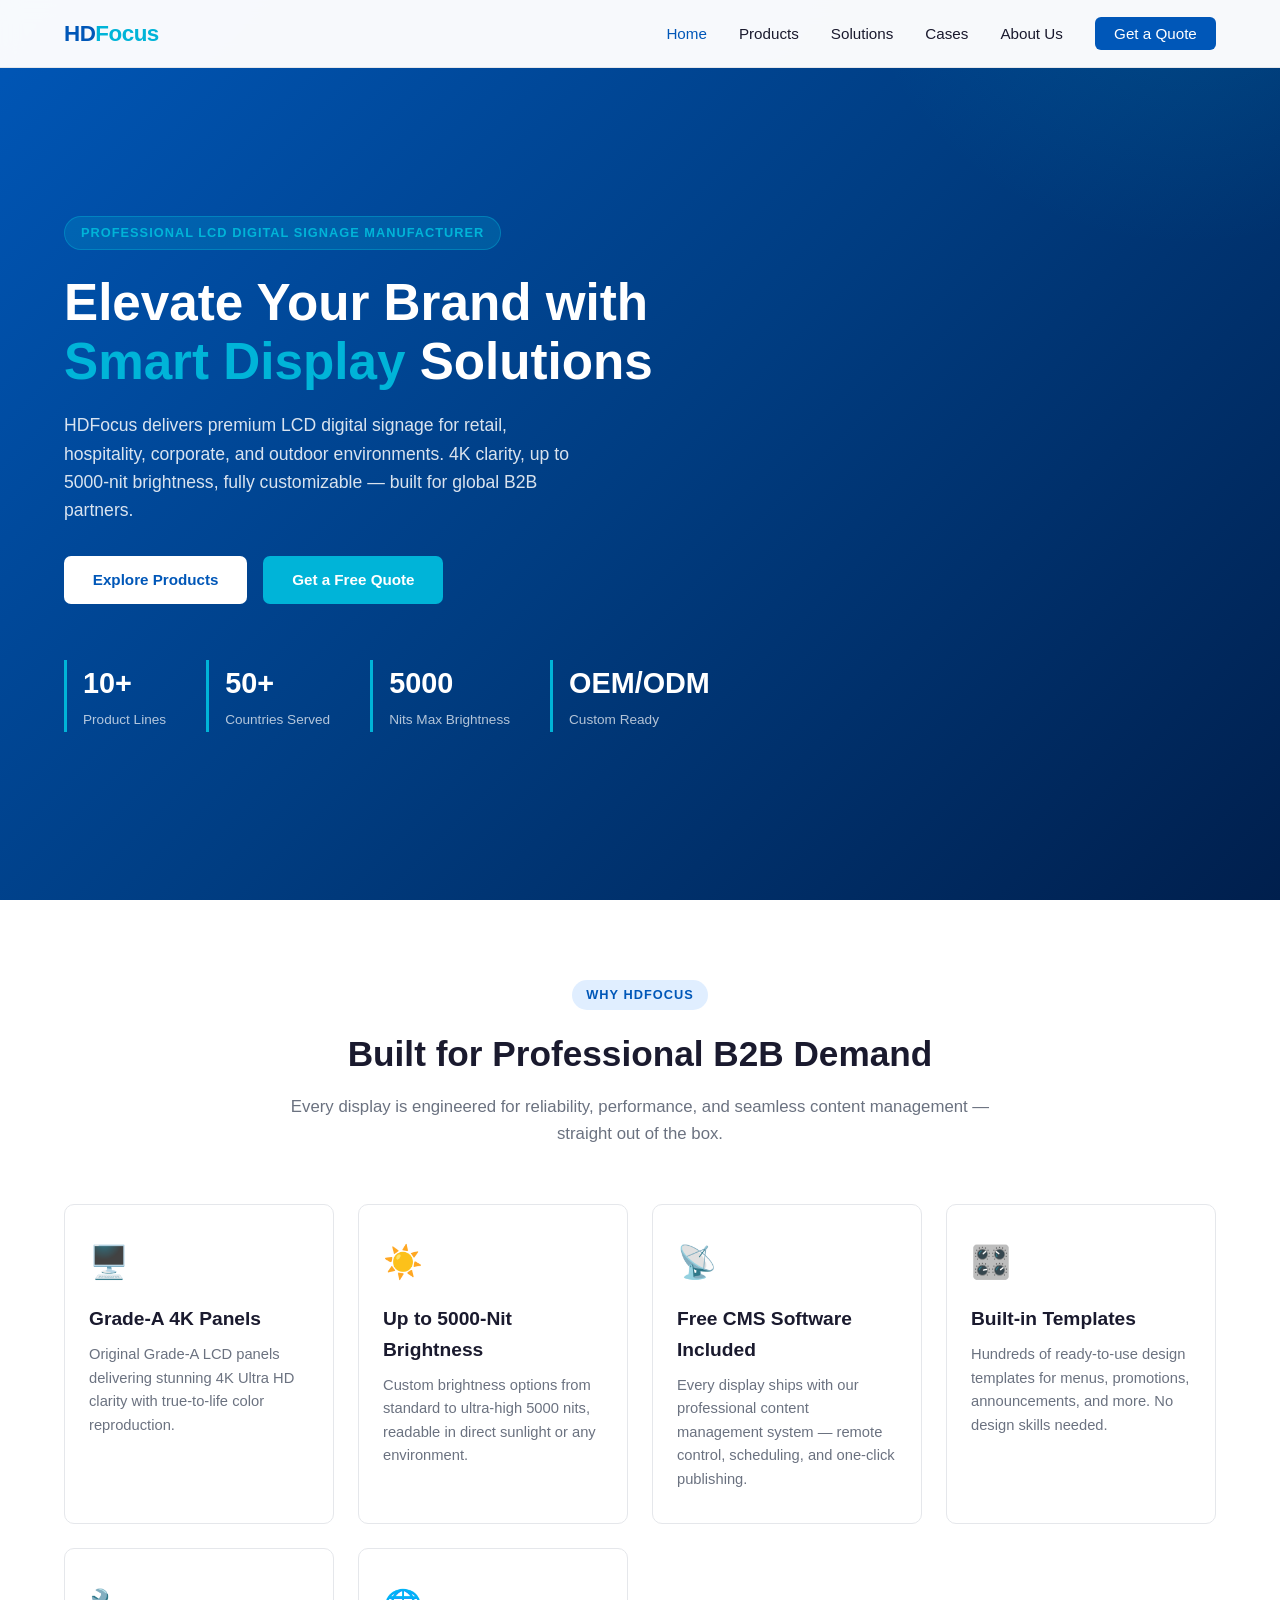
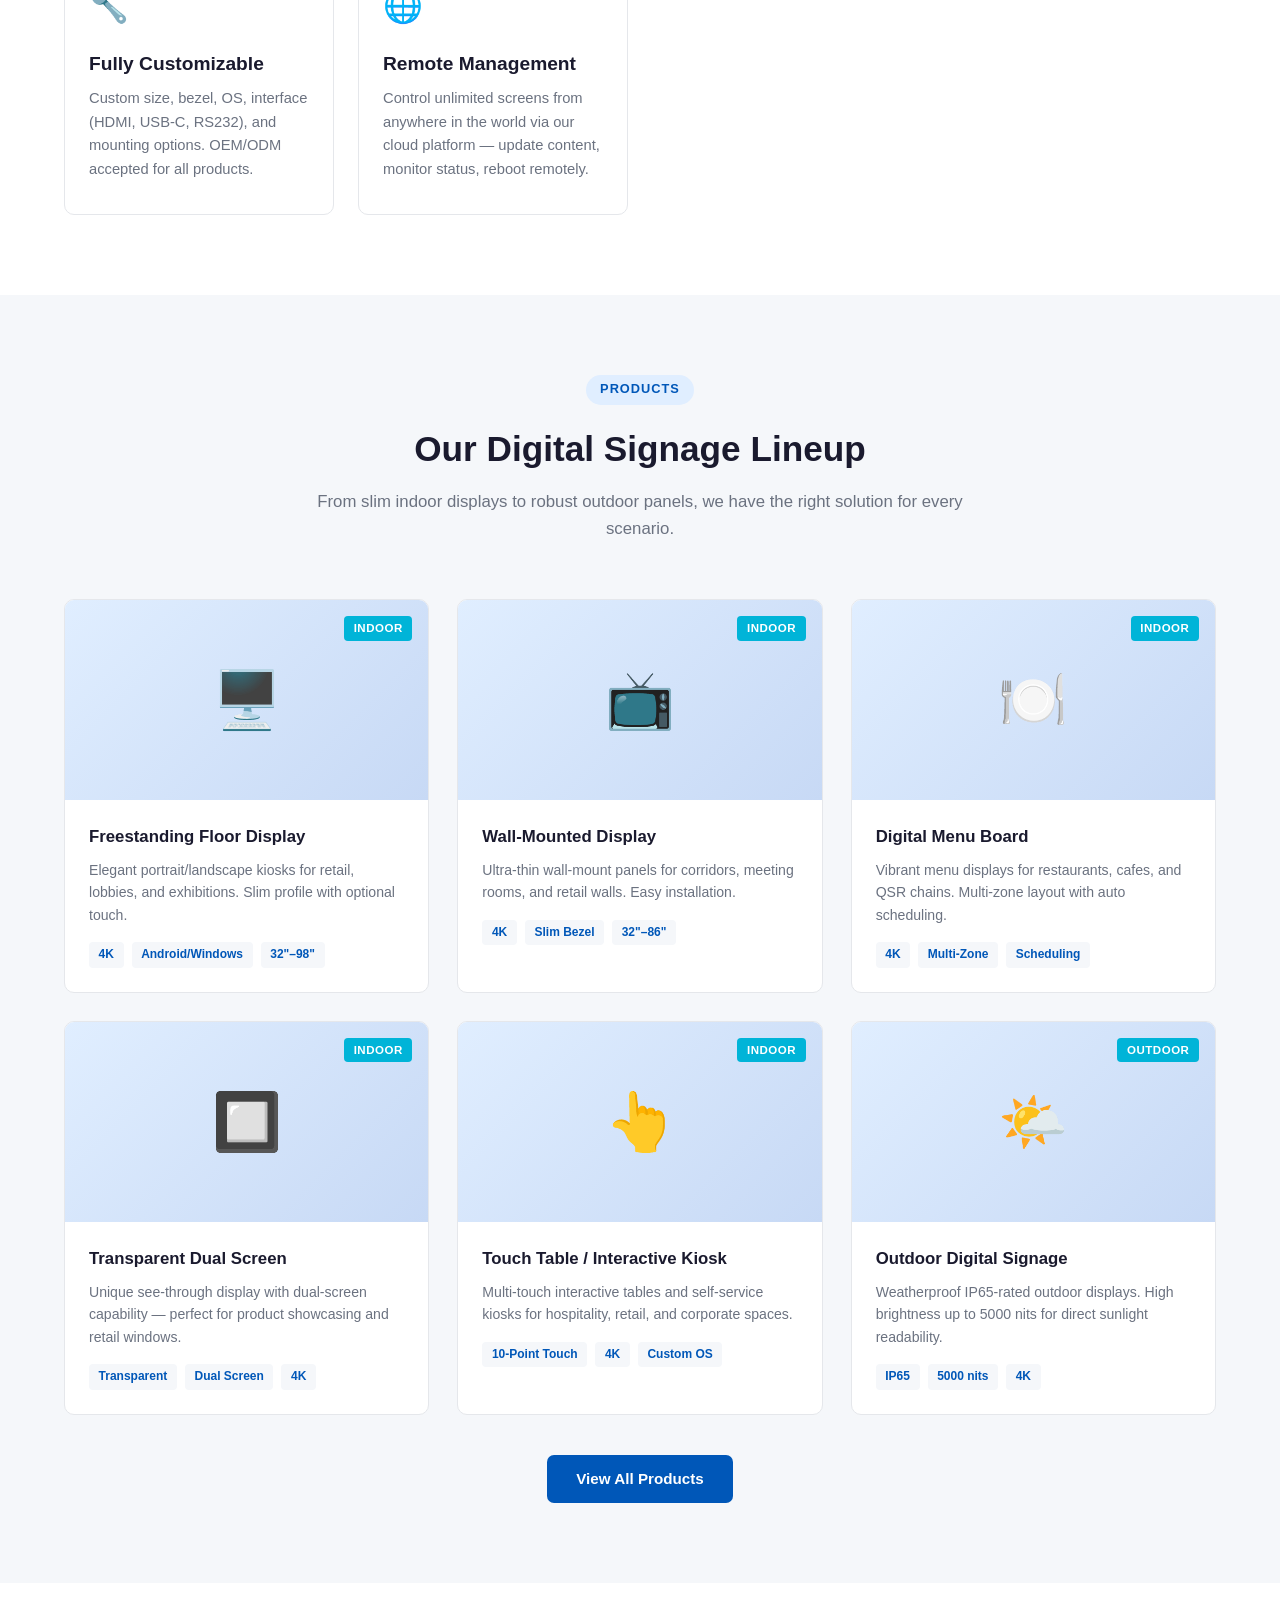
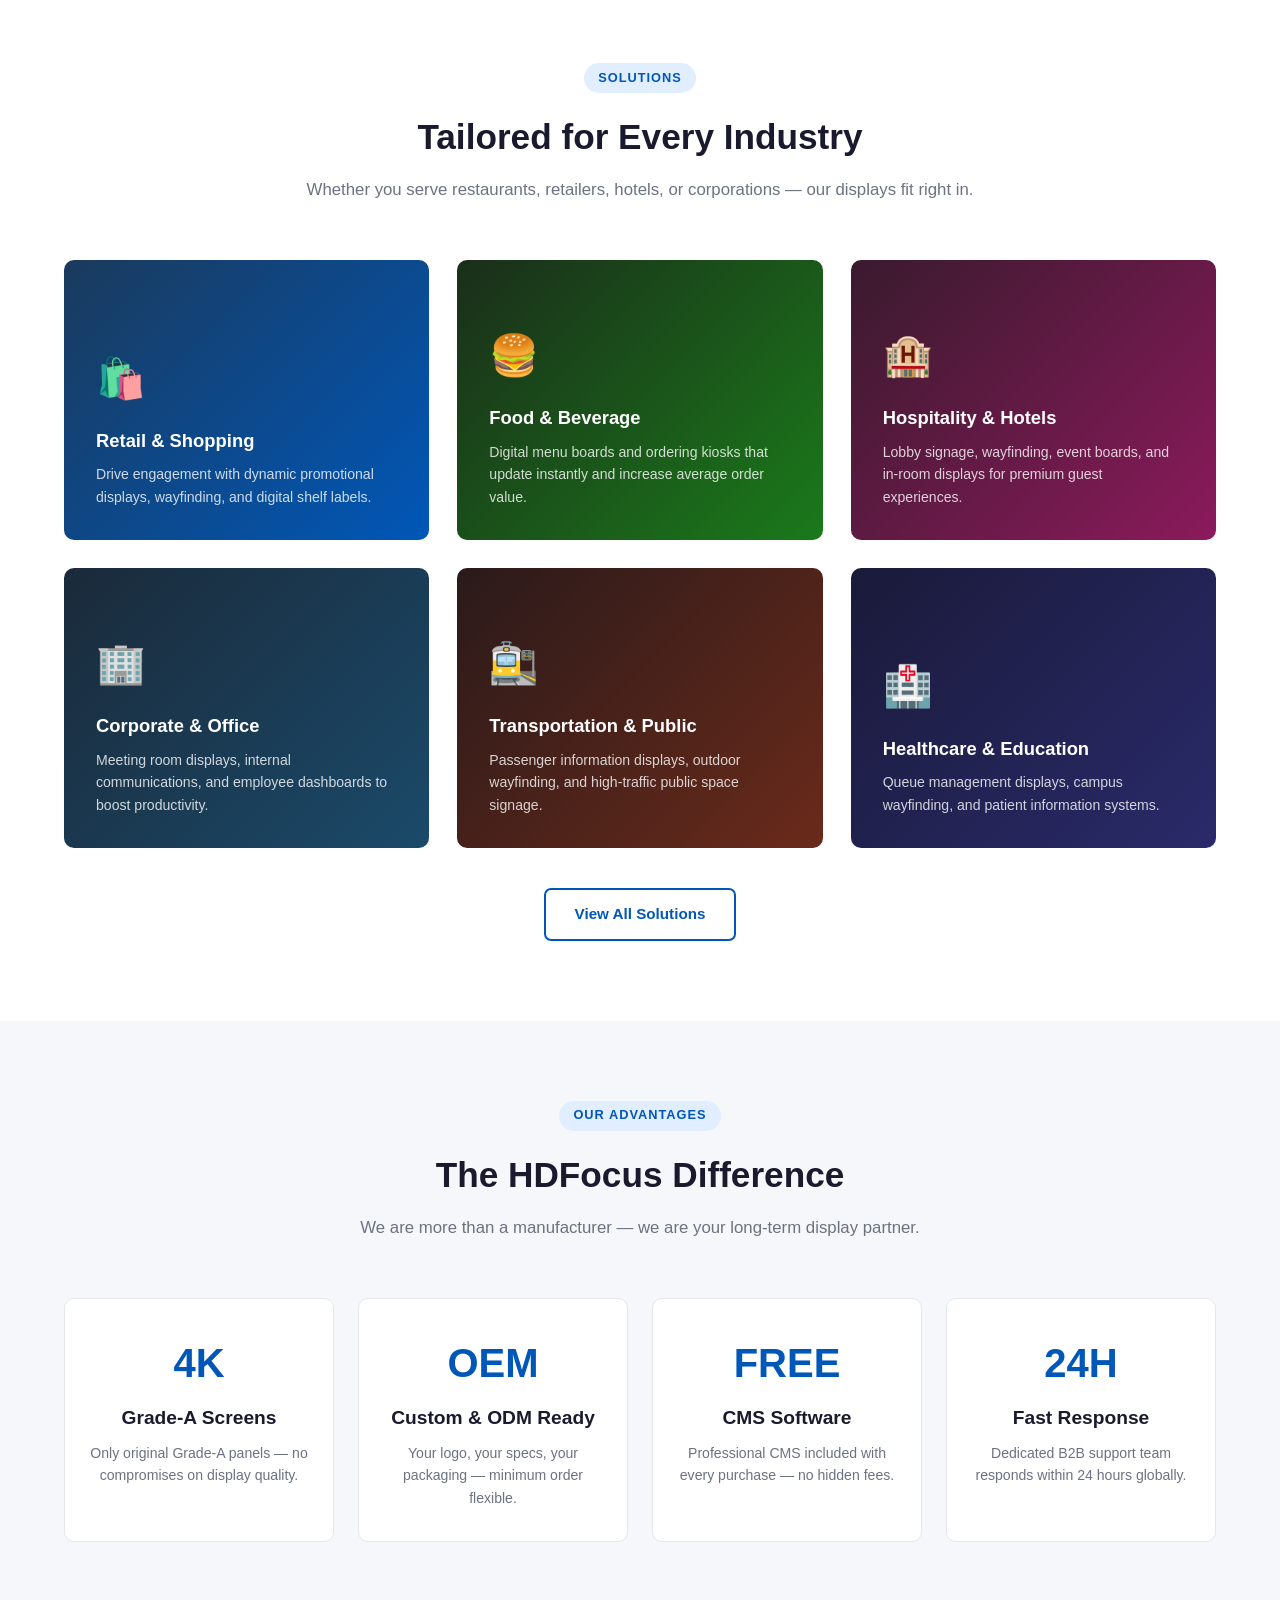
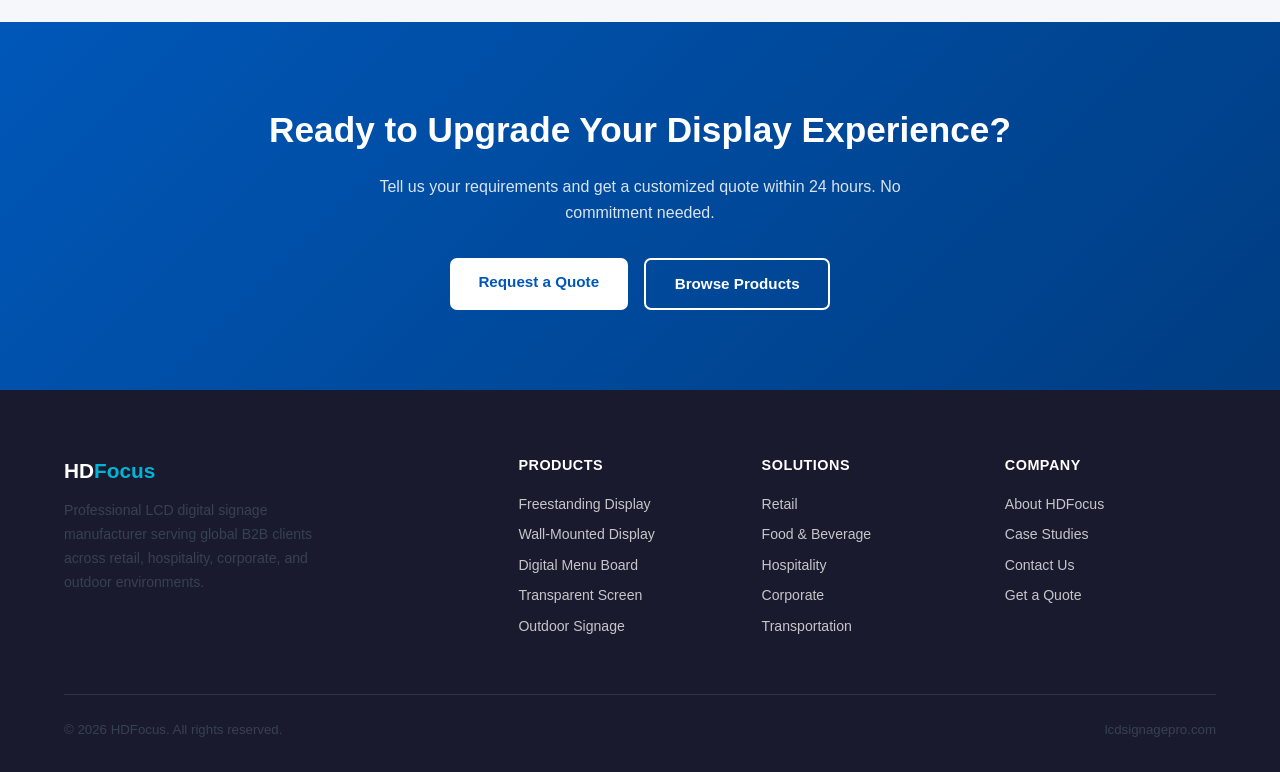
==== index.html @ 232b3a87 "Add files via upload" ====
<!DOCTYPE html>
<html lang="en">
<head>
  <meta charset="UTF-8" />
  <meta name="viewport" content="width=device-width, initial-scale=1.0" />
  <title>HDFocus LCD Digital Signage | Professional B2B Display Solutions</title>
  <meta name="description" content="HDFocus specializes in professional LCD digital signage solutions — indoor & outdoor displays, menu boards, transparent screens, touch kiosks and more. Custom OEM/ODM for global B2B clients." />
  <meta name="keywords" content="LCD digital signage, digital display, menu board, transparent screen, outdoor signage, B2B display manufacturer, HDFocus" />
  <link rel="stylesheet" href="style.css" />
</head>
<body>

<!-- NAVBAR -->
<nav class="navbar">
  <a href="index.html" class="logo">HD<span>Focus</span></a>
  <ul class="nav-links">
    <li><a href="index.html" class="active">Home</a></li>
    <li><a href="products.html">Products</a></li>
    <li><a href="solutions.html">Solutions</a></li>
    <li><a href="cases.html">Cases</a></li>
    <li><a href="about.html">About Us</a></li>
    <li><a href="contact.html" class="nav-cta">Get a Quote</a></li>
  </ul>
  <div class="hamburger"><span></span><span></span><span></span></div>
</nav>

<!-- HERO -->
<section class="hero">
  <div class="hero-content">
    <div class="hero-tag">Professional LCD Digital Signage Manufacturer</div>
    <h1>Elevate Your Brand with <span>Smart Display</span> Solutions</h1>
    <p>HDFocus delivers premium LCD digital signage for retail, hospitality, corporate, and outdoor environments. 4K clarity, up to 5000-nit brightness, fully customizable — built for global B2B partners.</p>
    <div class="hero-buttons">
      <a href="products.html" class="btn btn-white">Explore Products</a>
      <a href="contact.html" class="btn btn-accent">Get a Free Quote</a>
    </div>
    <div class="hero-stats">
      <div class="stat">
        <strong>10+</strong>
        <span>Product Lines</span>
      </div>
      <div class="stat">
        <strong>50+</strong>
        <span>Countries Served</span>
      </div>
      <div class="stat">
        <strong>5000</strong>
        <span>Nits Max Brightness</span>
      </div>
      <div class="stat">
        <strong>OEM/ODM</strong>
        <span>Custom Ready</span>
      </div>
    </div>
  </div>
</section>

<!-- KEY FEATURES -->
<section class="section">
  <div class="section-header">
    <div class="tag">Why HDFocus</div>
    <h2>Built for Professional B2B Demand</h2>
    <p>Every display is engineered for reliability, performance, and seamless content management — straight out of the box.</p>
  </div>
  <div class="features-grid">
    <div class="feature-card">
      <div class="feature-icon">🖥️</div>
      <h3>Grade-A 4K Panels</h3>
      <p>Original Grade-A LCD panels delivering stunning 4K Ultra HD clarity with true-to-life color reproduction.</p>
    </div>
    <div class="feature-card">
      <div class="feature-icon">☀️</div>
      <h3>Up to 5000-Nit Brightness</h3>
      <p>Custom brightness options from standard to ultra-high 5000 nits, readable in direct sunlight or any environment.</p>
    </div>
    <div class="feature-card">
      <div class="feature-icon">📡</div>
      <h3>Free CMS Software Included</h3>
      <p>Every display ships with our professional content management system — remote control, scheduling, and one-click publishing.</p>
    </div>
    <div class="feature-card">
      <div class="feature-icon">🎛️</div>
      <h3>Built-in Templates</h3>
      <p>Hundreds of ready-to-use design templates for menus, promotions, announcements, and more. No design skills needed.</p>
    </div>
    <div class="feature-card">
      <div class="feature-icon">🔧</div>
      <h3>Fully Customizable</h3>
      <p>Custom size, bezel, OS, interface (HDMI, USB-C, RS232), and mounting options. OEM/ODM accepted for all products.</p>
    </div>
    <div class="feature-card">
      <div class="feature-icon">🌐</div>
      <h3>Remote Management</h3>
      <p>Control unlimited screens from anywhere in the world via our cloud platform — update content, monitor status, reboot remotely.</p>
    </div>
  </div>
</section>

<!-- PRODUCT HIGHLIGHTS -->
<section class="section section-alt">
  <div class="section-header">
    <div class="tag">Products</div>
    <h2>Our Digital Signage Lineup</h2>
    <p>From slim indoor displays to robust outdoor panels, we have the right solution for every scenario.</p>
  </div>
  <div class="products-grid">
    <div class="product-card">
      <div class="product-img">🖥️<div class="product-badge">Indoor</div></div>
      <div class="product-info">
        <h3>Freestanding Floor Display</h3>
        <p>Elegant portrait/landscape kiosks for retail, lobbies, and exhibitions. Slim profile with optional touch.</p>
        <div class="product-specs">
          <span class="spec-tag">4K</span><span class="spec-tag">Android/Windows</span><span class="spec-tag">32"–98"</span>
        </div>
      </div>
    </div>
    <div class="product-card">
      <div class="product-img">📺<div class="product-badge">Indoor</div></div>
      <div class="product-info">
        <h3>Wall-Mounted Display</h3>
        <p>Ultra-thin wall-mount panels for corridors, meeting rooms, and retail walls. Easy installation.</p>
        <div class="product-specs">
          <span class="spec-tag">4K</span><span class="spec-tag">Slim Bezel</span><span class="spec-tag">32"–86"</span>
        </div>
      </div>
    </div>
    <div class="product-card">
      <div class="product-img">🍽️<div class="product-badge">Indoor</div></div>
      <div class="product-info">
        <h3>Digital Menu Board</h3>
        <p>Vibrant menu displays for restaurants, cafes, and QSR chains. Multi-zone layout with auto scheduling.</p>
        <div class="product-specs">
          <span class="spec-tag">4K</span><span class="spec-tag">Multi-Zone</span><span class="spec-tag">Scheduling</span>
        </div>
      </div>
    </div>
    <div class="product-card">
      <div class="product-img">🔲<div class="product-badge">Indoor</div></div>
      <div class="product-info">
        <h3>Transparent Dual Screen</h3>
        <p>Unique see-through display with dual-screen capability — perfect for product showcasing and retail windows.</p>
        <div class="product-specs">
          <span class="spec-tag">Transparent</span><span class="spec-tag">Dual Screen</span><span class="spec-tag">4K</span>
        </div>
      </div>
    </div>
    <div class="product-card">
      <div class="product-img">👆<div class="product-badge">Indoor</div></div>
      <div class="product-info">
        <h3>Touch Table / Interactive Kiosk</h3>
        <p>Multi-touch interactive tables and self-service kiosks for hospitality, retail, and corporate spaces.</p>
        <div class="product-specs">
          <span class="spec-tag">10-Point Touch</span><span class="spec-tag">4K</span><span class="spec-tag">Custom OS</span>
        </div>
      </div>
    </div>
    <div class="product-card">
      <div class="product-img">🌤️<div class="product-badge">Outdoor</div></div>
      <div class="product-info">
        <h3>Outdoor Digital Signage</h3>
        <p>Weatherproof IP65-rated outdoor displays. High brightness up to 5000 nits for direct sunlight readability.</p>
        <div class="product-specs">
          <span class="spec-tag">IP65</span><span class="spec-tag">5000 nits</span><span class="spec-tag">4K</span>
        </div>
      </div>
    </div>
  </div>
  <div style="text-align:center;margin-top:2.5rem;">
    <a href="products.html" class="btn btn-primary">View All Products</a>
  </div>
</section>

<!-- SOLUTIONS TEASER -->
<section class="section">
  <div class="section-header">
    <div class="tag">Solutions</div>
    <h2>Tailored for Every Industry</h2>
    <p>Whether you serve restaurants, retailers, hotels, or corporations — our displays fit right in.</p>
  </div>
  <div class="solutions-grid">
    <div class="solution-card" style="background:linear-gradient(135deg,#1a3a5c,#0057b8);">
      <div class="solution-icon">🛍️</div>
      <h3>Retail & Shopping</h3>
      <p>Drive engagement with dynamic promotional displays, wayfinding, and digital shelf labels.</p>
    </div>
    <div class="solution-card" style="background:linear-gradient(135deg,#1a2e1a,#1a7a1a);">
      <div class="solution-icon">🍔</div>
      <h3>Food & Beverage</h3>
      <p>Digital menu boards and ordering kiosks that update instantly and increase average order value.</p>
    </div>
    <div class="solution-card" style="background:linear-gradient(135deg,#3a1a2e,#8b1a5c);">
      <div class="solution-icon">🏨</div>
      <h3>Hospitality & Hotels</h3>
      <p>Lobby signage, wayfinding, event boards, and in-room displays for premium guest experiences.</p>
    </div>
    <div class="solution-card" style="background:linear-gradient(135deg,#1a2a3a,#1a4a6a);">
      <div class="solution-icon">🏢</div>
      <h3>Corporate & Office</h3>
      <p>Meeting room displays, internal communications, and employee dashboards to boost productivity.</p>
    </div>
    <div class="solution-card" style="background:linear-gradient(135deg,#2a1a1a,#6a2a1a);">
      <div class="solution-icon">🚉</div>
      <h3>Transportation & Public</h3>
      <p>Passenger information displays, outdoor wayfinding, and high-traffic public space signage.</p>
    </div>
    <div class="solution-card" style="background:linear-gradient(135deg,#1a1a3a,#2a2a6a);">
      <div class="solution-icon">🏥</div>
      <h3>Healthcare & Education</h3>
      <p>Queue management displays, campus wayfinding, and patient information systems.</p>
    </div>
  </div>
  <div style="text-align:center;margin-top:2.5rem;">
    <a href="solutions.html" class="btn btn-outline">View All Solutions</a>
  </div>
</section>

<!-- WHY CHOOSE US -->
<section class="section section-alt">
  <div class="section-header">
    <div class="tag">Our Advantages</div>
    <h2>The HDFocus Difference</h2>
    <p>We are more than a manufacturer — we are your long-term display partner.</p>
  </div>
  <div class="why-grid">
    <div class="why-card">
      <div class="why-number">4K</div>
      <h3>Grade-A Screens</h3>
      <p>Only original Grade-A panels — no compromises on display quality.</p>
    </div>
    <div class="why-card">
      <div class="why-number">OEM</div>
      <h3>Custom & ODM Ready</h3>
      <p>Your logo, your specs, your packaging — minimum order flexible.</p>
    </div>
    <div class="why-card">
      <div class="why-number">FREE</div>
      <h3>CMS Software</h3>
      <p>Professional CMS included with every purchase — no hidden fees.</p>
    </div>
    <div class="why-card">
      <div class="why-number">24H</div>
      <h3>Fast Response</h3>
      <p>Dedicated B2B support team responds within 24 hours globally.</p>
    </div>
  </div>
</section>

<!-- CTA BANNER -->
<section class="cta-banner">
  <h2>Ready to Upgrade Your Display Experience?</h2>
  <p>Tell us your requirements and get a customized quote within 24 hours. No commitment needed.</p>
  <div class="cta-buttons">
    <a href="contact.html" class="btn btn-white">Request a Quote</a>
    <a href="products.html" class="btn btn-outline" style="color:#fff;border-color:#fff;">Browse Products</a>
  </div>
</section>

<!-- FOOTER -->
<footer>
  <div class="footer-grid">
    <div class="footer-brand">
      <div class="logo">HD<span>Focus</span></div>
      <p>Professional LCD digital signage manufacturer serving global B2B clients across retail, hospitality, corporate, and outdoor environments.</p>
    </div>
    <div class="footer-col">
      <h4>Products</h4>
      <a href="products.html">Freestanding Display</a>
      <a href="products.html">Wall-Mounted Display</a>
      <a href="products.html">Digital Menu Board</a>
      <a href="products.html">Transparent Screen</a>
      <a href="products.html">Outdoor Signage</a>
    </div>
    <div class="footer-col">
      <h4>Solutions</h4>
      <a href="solutions.html">Retail</a>
      <a href="solutions.html">Food & Beverage</a>
      <a href="solutions.html">Hospitality</a>
      <a href="solutions.html">Corporate</a>
      <a href="solutions.html">Transportation</a>
    </div>
    <div class="footer-col">
      <h4>Company</h4>
      <a href="about.html">About HDFocus</a>
      <a href="cases.html">Case Studies</a>
      <a href="contact.html">Contact Us</a>
      <a href="contact.html">Get a Quote</a>
    </div>
  </div>
  <div class="footer-bottom">
    <p>&copy; 2026 HDFocus. All rights reserved.</p>
    <p>lcdsignagepro.com</p>
  </div>
</footer>

<script src="main.js"></script>
</body>
</html>
---- style.css ----
/* ===== RESET & BASE ===== */
*, *::before, *::after { box-sizing: border-box; margin: 0; padding: 0; }
html { scroll-behavior: smooth; }
body {
  font-family: 'Segoe UI', Arial, sans-serif;
  color: #1a1a2e;
  background: #fff;
  line-height: 1.6;
}
a { text-decoration: none; color: inherit; }
img { max-width: 100%; display: block; }
ul { list-style: none; }

/* ===== VARIABLES ===== */
:root {
  --primary: #0057b8;
  --primary-dark: #003d82;
  --accent: #00b4d8;
  --dark: #1a1a2e;
  --gray: #f5f7fa;
  --text-muted: #6b7280;
  --border: #e5e7eb;
  --radius: 10px;
  --shadow: 0 4px 24px rgba(0,87,184,0.10);
  --transition: 0.25s ease;
}

/* ===== TYPOGRAPHY ===== */
h1 { font-size: clamp(2rem, 5vw, 3.2rem); font-weight: 800; line-height: 1.15; }
h2 { font-size: clamp(1.5rem, 3vw, 2.2rem); font-weight: 700; }
h3 { font-size: 1.2rem; font-weight: 600; }
p { color: #374151; }

/* ===== NAVBAR ===== */
.navbar {
  position: fixed; top: 0; left: 0; right: 0; z-index: 1000;
  background: rgba(255,255,255,0.97);
  backdrop-filter: blur(10px);
  border-bottom: 1px solid var(--border);
  padding: 0 5%;
  display: flex; align-items: center; justify-content: space-between;
  height: 68px;
}
.navbar .logo {
  font-size: 1.4rem; font-weight: 800;
  color: var(--primary);
  letter-spacing: -0.5px;
}
.navbar .logo span { color: var(--accent); }
.nav-links { display: flex; gap: 2rem; align-items: center; }
.nav-links a {
  font-size: 0.95rem; font-weight: 500; color: var(--dark);
  transition: color var(--transition);
}
.nav-links a:hover, .nav-links a.active { color: var(--primary); }
.nav-cta {
  background: var(--primary); color: #fff !important;
  padding: 0.5rem 1.2rem; border-radius: 6px;
  transition: background var(--transition) !important;
}
.nav-cta:hover { background: var(--primary-dark) !important; }
.hamburger { display: none; flex-direction: column; gap: 5px; cursor: pointer; }
.hamburger span { width: 24px; height: 2px; background: var(--dark); border-radius: 2px; transition: var(--transition); }

/* ===== BUTTONS ===== */
.btn {
  display: inline-block; padding: 0.75rem 1.8rem;
  border-radius: 7px; font-weight: 600; font-size: 0.95rem;
  transition: all var(--transition); cursor: pointer; border: none;
}
.btn-primary { background: var(--primary); color: #fff; }
.btn-primary:hover { background: var(--primary-dark); transform: translateY(-1px); box-shadow: 0 6px 20px rgba(0,87,184,0.3); }
.btn-outline { background: transparent; color: var(--primary); border: 2px solid var(--primary); }
.btn-outline:hover { background: var(--primary); color: #fff; }
.btn-white { background: #fff; color: var(--primary); }
.btn-white:hover { background: var(--gray); }
.btn-accent { background: var(--accent); color: #fff; }
.btn-accent:hover { background: #0096b4; }

/* ===== SECTION WRAPPER ===== */
.section { padding: 5rem 5%; }
.section-alt { background: var(--gray); }
.section-header { text-align: center; max-width: 700px; margin: 0 auto 3.5rem; }
.section-header .tag {
  display: inline-block; background: #e0eeff; color: var(--primary);
  font-size: 0.8rem; font-weight: 700; letter-spacing: 1px; text-transform: uppercase;
  padding: 0.3rem 0.9rem; border-radius: 20px; margin-bottom: 1rem;
}
.section-header p { color: var(--text-muted); margin-top: 0.75rem; font-size: 1.05rem; }

/* ===== HERO ===== */
.hero {
  min-height: 100vh;
  background: linear-gradient(135deg, #0057b8 0%, #003d82 50%, #001f4d 100%);
  display: flex; align-items: center; padding: 8rem 5% 5rem;
  position: relative; overflow: hidden;
}
.hero::before {
  content: '';
  position: absolute; top: -50%; right: -20%;
  width: 700px; height: 700px;
  background: radial-gradient(circle, rgba(0,180,216,0.15) 0%, transparent 70%);
  border-radius: 50%;
}
.hero-content { max-width: 650px; color: #fff; position: relative; z-index: 1; }
.hero-tag {
  display: inline-block; background: rgba(0,180,216,0.2); color: var(--accent);
  border: 1px solid rgba(0,180,216,0.4);
  font-size: 0.8rem; font-weight: 700; letter-spacing: 1px; text-transform: uppercase;
  padding: 0.35rem 1rem; border-radius: 20px; margin-bottom: 1.5rem;
}
.hero h1 { color: #fff; margin-bottom: 1.25rem; }
.hero h1 span { color: var(--accent); }
.hero p { color: rgba(255,255,255,0.85); font-size: 1.1rem; margin-bottom: 2rem; max-width: 520px; }
.hero-buttons { display: flex; gap: 1rem; flex-wrap: wrap; }
.hero-stats { display: flex; gap: 2.5rem; margin-top: 3.5rem; flex-wrap: wrap; }
.stat { border-left: 3px solid var(--accent); padding-left: 1rem; }
.stat strong { display: block; font-size: 1.8rem; font-weight: 800; color: #fff; }
.stat span { font-size: 0.85rem; color: rgba(255,255,255,0.7); }

/* ===== FEATURES GRID ===== */
.features-grid { display: grid; grid-template-columns: repeat(auto-fit, minmax(240px, 1fr)); gap: 1.5rem; }
.feature-card {
  background: #fff; border: 1px solid var(--border);
  border-radius: var(--radius); padding: 2rem 1.5rem;
  transition: all var(--transition);
}
.feature-card:hover { transform: translateY(-4px); box-shadow: var(--shadow); border-color: var(--accent); }
.feature-icon { font-size: 2rem; margin-bottom: 1rem; }
.feature-card h3 { margin-bottom: 0.5rem; }
.feature-card p { color: var(--text-muted); font-size: 0.92rem; }

/* ===== PRODUCT GRID ===== */
.products-grid { display: grid; grid-template-columns: repeat(auto-fit, minmax(280px, 1fr)); gap: 1.75rem; }
.product-card {
  background: #fff; border: 1px solid var(--border);
  border-radius: var(--radius); overflow: hidden;
  transition: all var(--transition);
}
.product-card:hover { transform: translateY(-5px); box-shadow: var(--shadow); }
.product-img {
  height: 200px; background: linear-gradient(135deg, #e0eeff, #c7d9f5);
  display: flex; align-items: center; justify-content: center;
  font-size: 3.5rem; position: relative;
}
.product-badge {
  position: absolute; top: 1rem; right: 1rem;
  background: var(--accent); color: #fff;
  font-size: 0.72rem; font-weight: 700; padding: 0.2rem 0.6rem;
  border-radius: 4px; text-transform: uppercase; letter-spacing: 0.5px;
}
.product-info { padding: 1.5rem; }
.product-info h3 { margin-bottom: 0.5rem; font-size: 1.05rem; }
.product-info p { color: var(--text-muted); font-size: 0.88rem; margin-bottom: 1rem; }
.product-specs { display: flex; gap: 0.5rem; flex-wrap: wrap; }
.spec-tag {
  background: var(--gray); color: var(--primary);
  font-size: 0.75rem; font-weight: 600; padding: 0.2rem 0.6rem;
  border-radius: 4px;
}

/* ===== SOLUTIONS ===== */
.solutions-grid { display: grid; grid-template-columns: repeat(auto-fit, minmax(300px, 1fr)); gap: 1.75rem; }
.solution-card {
  border-radius: var(--radius); overflow: hidden;
  position: relative; min-height: 280px;
  display: flex; flex-direction: column; justify-content: flex-end;
  background: linear-gradient(135deg, #1a1a2e, #0057b8);
  padding: 2rem;
  transition: all var(--transition);
}
.solution-card:hover { transform: translateY(-4px); box-shadow: var(--shadow); }
.solution-icon { font-size: 2.5rem; margin-bottom: 1rem; }
.solution-card h3 { color: #fff; font-size: 1.15rem; margin-bottom: 0.5rem; }
.solution-card p { color: rgba(255,255,255,0.8); font-size: 0.88rem; }

/* ===== WHY US ===== */
.why-grid { display: grid; grid-template-columns: repeat(auto-fit, minmax(220px, 1fr)); gap: 1.5rem; }
.why-card {
  text-align: center; padding: 2rem 1.5rem;
  border-radius: var(--radius); background: #fff;
  border: 1px solid var(--border);
}
.why-number { font-size: 2.5rem; font-weight: 800; color: var(--primary); margin-bottom: 0.5rem; }
.why-card h3 { margin-bottom: 0.5rem; }
.why-card p { color: var(--text-muted); font-size: 0.88rem; }

/* ===== CASES ===== */
.cases-grid { display: grid; grid-template-columns: repeat(auto-fit, minmax(300px, 1fr)); gap: 1.75rem; }
.case-card {
  border-radius: var(--radius); overflow: hidden;
  border: 1px solid var(--border);
  transition: all var(--transition);
}
.case-card:hover { box-shadow: var(--shadow); transform: translateY(-4px); }
.case-img {
  height: 180px; display: flex; align-items: center; justify-content: center;
  font-size: 3rem;
}
.case-info { padding: 1.5rem; }
.case-tag {
  display: inline-block; background: #e0eeff; color: var(--primary);
  font-size: 0.75rem; font-weight: 700; padding: 0.2rem 0.6rem;
  border-radius: 4px; text-transform: uppercase; margin-bottom: 0.75rem;
}
.case-info h3 { margin-bottom: 0.5rem; }
.case-info p { color: var(--text-muted); font-size: 0.88rem; }

/* ===== CTA BANNER ===== */
.cta-banner {
  background: linear-gradient(135deg, var(--primary), var(--primary-dark));
  padding: 5rem 5%; text-align: center; color: #fff;
}
.cta-banner h2 { color: #fff; margin-bottom: 1rem; }
.cta-banner p { color: rgba(255,255,255,0.85); margin-bottom: 2rem; max-width: 600px; margin-left: auto; margin-right: auto; }
.cta-buttons { display: flex; gap: 1rem; justify-content: center; flex-wrap: wrap; }

/* ===== CONTACT FORM ===== */
.contact-grid { display: grid; grid-template-columns: 1fr 1.5fr; gap: 4rem; align-items: start; }
.contact-info h2 { margin-bottom: 1rem; }
.contact-info p { color: var(--text-muted); margin-bottom: 2rem; }
.contact-detail { display: flex; gap: 1rem; align-items: flex-start; margin-bottom: 1.5rem; }
.contact-detail .icon { font-size: 1.4rem; flex-shrink: 0; }
.contact-detail strong { display: block; margin-bottom: 0.2rem; }
.contact-detail span { color: var(--text-muted); font-size: 0.9rem; }
.form-card {
  background: #fff; border: 1px solid var(--border);
  border-radius: var(--radius); padding: 2.5rem;
  box-shadow: var(--shadow);
}
.form-row { display: grid; grid-template-columns: 1fr 1fr; gap: 1rem; }
.form-group { margin-bottom: 1.25rem; }
.form-group label { display: block; font-weight: 600; font-size: 0.88rem; margin-bottom: 0.4rem; }
.form-group input, .form-group select, .form-group textarea {
  width: 100%; padding: 0.7rem 1rem;
  border: 1.5px solid var(--border); border-radius: 7px;
  font-size: 0.95rem; font-family: inherit;
  transition: border-color var(--transition);
  background: #fff;
}
.form-group input:focus, .form-group select:focus, .form-group textarea:focus {
  outline: none; border-color: var(--primary);
  box-shadow: 0 0 0 3px rgba(0,87,184,0.08);
}
.form-group textarea { resize: vertical; min-height: 120px; }

/* ===== ABOUT ===== */
.about-grid { display: grid; grid-template-columns: 1fr 1fr; gap: 4rem; align-items: center; }
.about-visual {
  border-radius: var(--radius); overflow: hidden;
  background: linear-gradient(135deg, #e0eeff, #c7d9f5);
  height: 400px; display: flex; align-items: center; justify-content: center;
  font-size: 6rem;
}
.about-text h2 { margin-bottom: 1rem; }
.about-text p { color: var(--text-muted); margin-bottom: 1.5rem; }
.value-list { margin-top: 1.5rem; }
.value-item { display: flex; gap: 0.75rem; align-items: flex-start; margin-bottom: 1rem; }
.value-item .dot { width: 8px; height: 8px; border-radius: 50%; background: var(--accent); flex-shrink: 0; margin-top: 7px; }

/* ===== PAGE HERO ===== */
.page-hero {
  background: linear-gradient(135deg, #0057b8, #003d82);
  padding: 8rem 5% 4rem; color: #fff; text-align: center;
}
.page-hero h1 { color: #fff; margin-bottom: 1rem; }
.page-hero p { color: rgba(255,255,255,0.85); max-width: 600px; margin: 0 auto; font-size: 1.05rem; }

/* ===== FOOTER ===== */
footer {
  background: var(--dark); color: rgba(255,255,255,0.75);
  padding: 4rem 5% 2rem;
}
.footer-grid { display: grid; grid-template-columns: 2fr 1fr 1fr 1fr; gap: 2rem; margin-bottom: 3rem; }
.footer-brand .logo { font-size: 1.3rem; font-weight: 800; color: #fff; margin-bottom: 0.75rem; }
.footer-brand .logo span { color: var(--accent); }
.footer-brand p { font-size: 0.88rem; max-width: 260px; line-height: 1.7; }
.footer-col h4 { color: #fff; font-size: 0.9rem; font-weight: 700; margin-bottom: 1rem; text-transform: uppercase; letter-spacing: 0.5px; }
.footer-col a { display: block; font-size: 0.88rem; margin-bottom: 0.5rem; transition: color var(--transition); }
.footer-col a:hover { color: var(--accent); }
.footer-bottom { border-top: 1px solid rgba(255,255,255,0.1); padding-top: 1.5rem; display: flex; justify-content: space-between; align-items: center; flex-wrap: wrap; gap: 1rem; }
.footer-bottom p { font-size: 0.83rem; }

/* ===== RESPONSIVE ===== */
@media (max-width: 900px) {
  .contact-grid, .about-grid { grid-template-columns: 1fr; }
  .footer-grid { grid-template-columns: 1fr 1fr; }
  .about-visual { height: 250px; font-size: 4rem; }
}
@media (max-width: 768px) {
  .nav-links { display: none; flex-direction: column; position: absolute; top: 68px; left: 0; right: 0; background: #fff; padding: 1.5rem 5%; border-bottom: 1px solid var(--border); gap: 1rem; }
  .nav-links.open { display: flex; }
  .hamburger { display: flex; }
  .hero { padding-top: 6rem; }
  .hero-stats { gap: 1.5rem; }
  .form-row { grid-template-columns: 1fr; }
  .footer-grid { grid-template-columns: 1fr; }
}
@media (max-width: 480px) {
  .section { padding: 3.5rem 5%; }
  .hero-buttons { flex-direction: column; }
  .cta-buttons { flex-direction: column; align-items: center; }
}
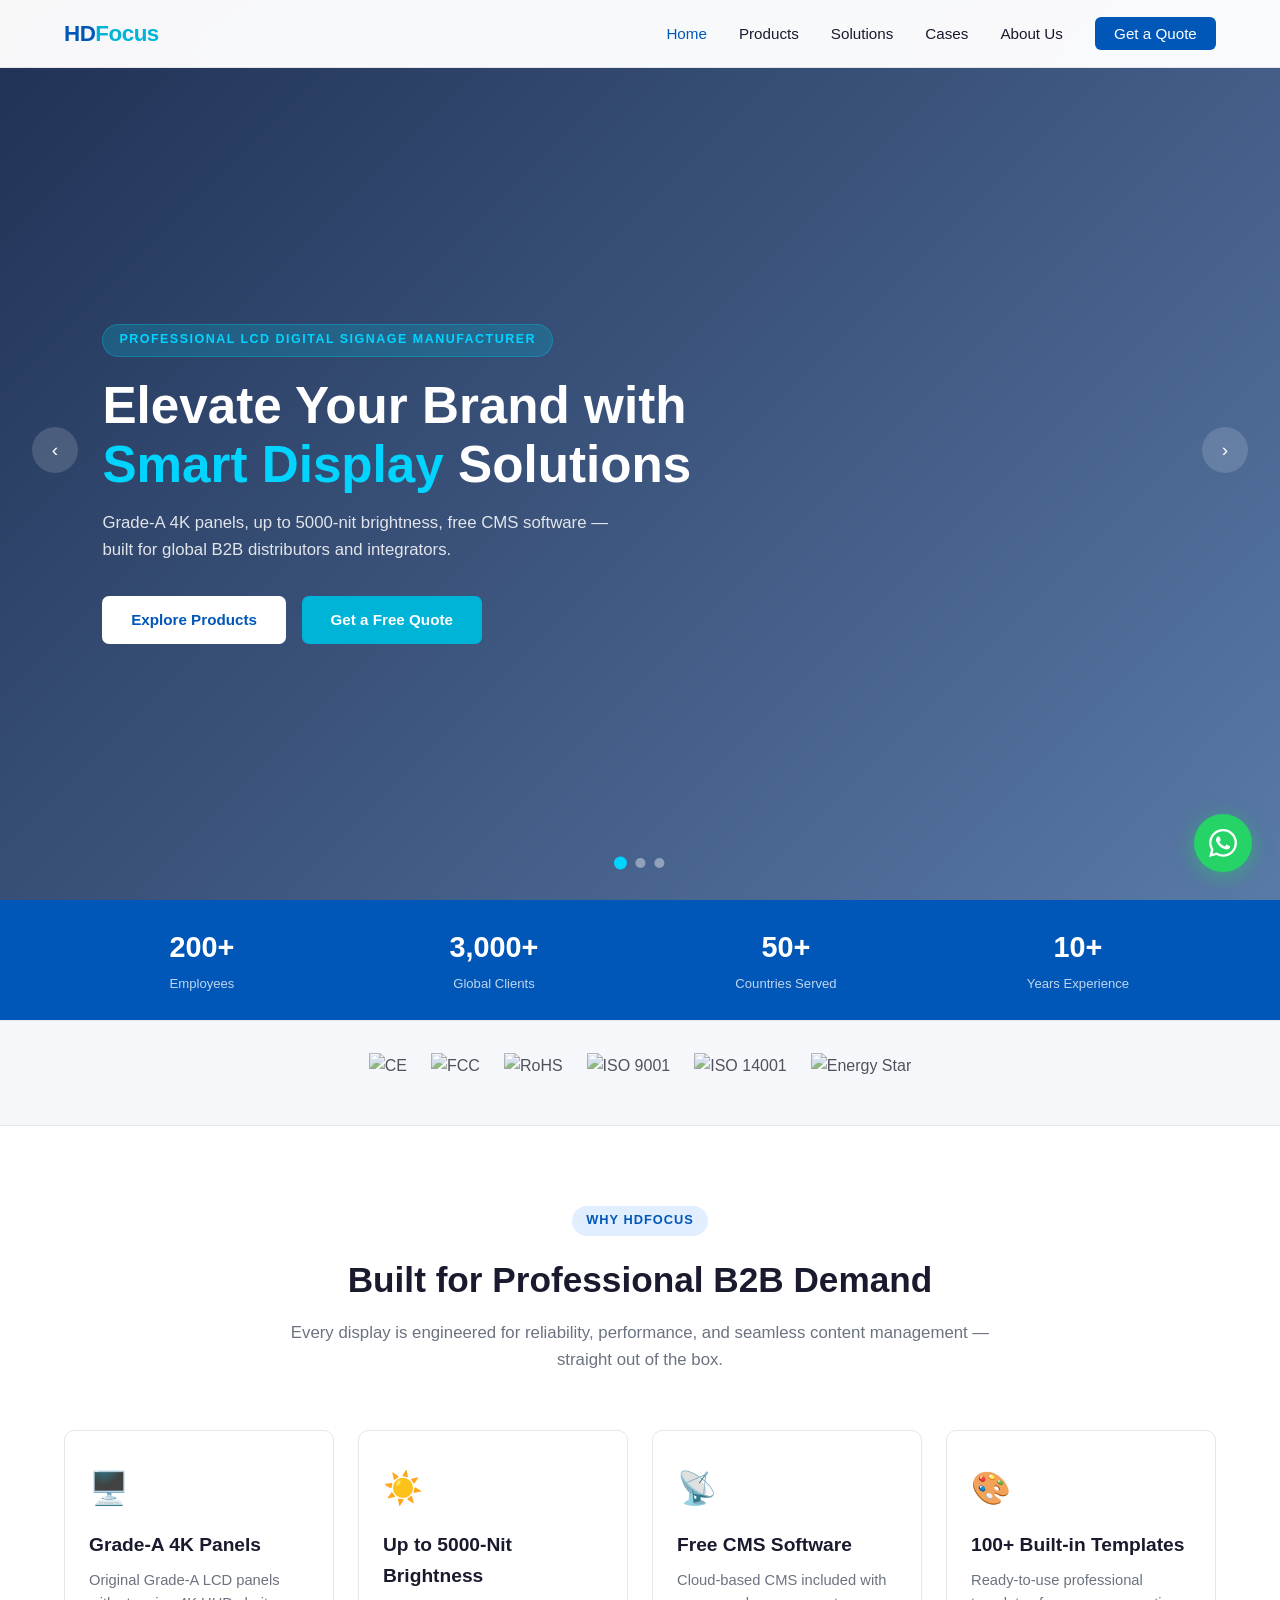
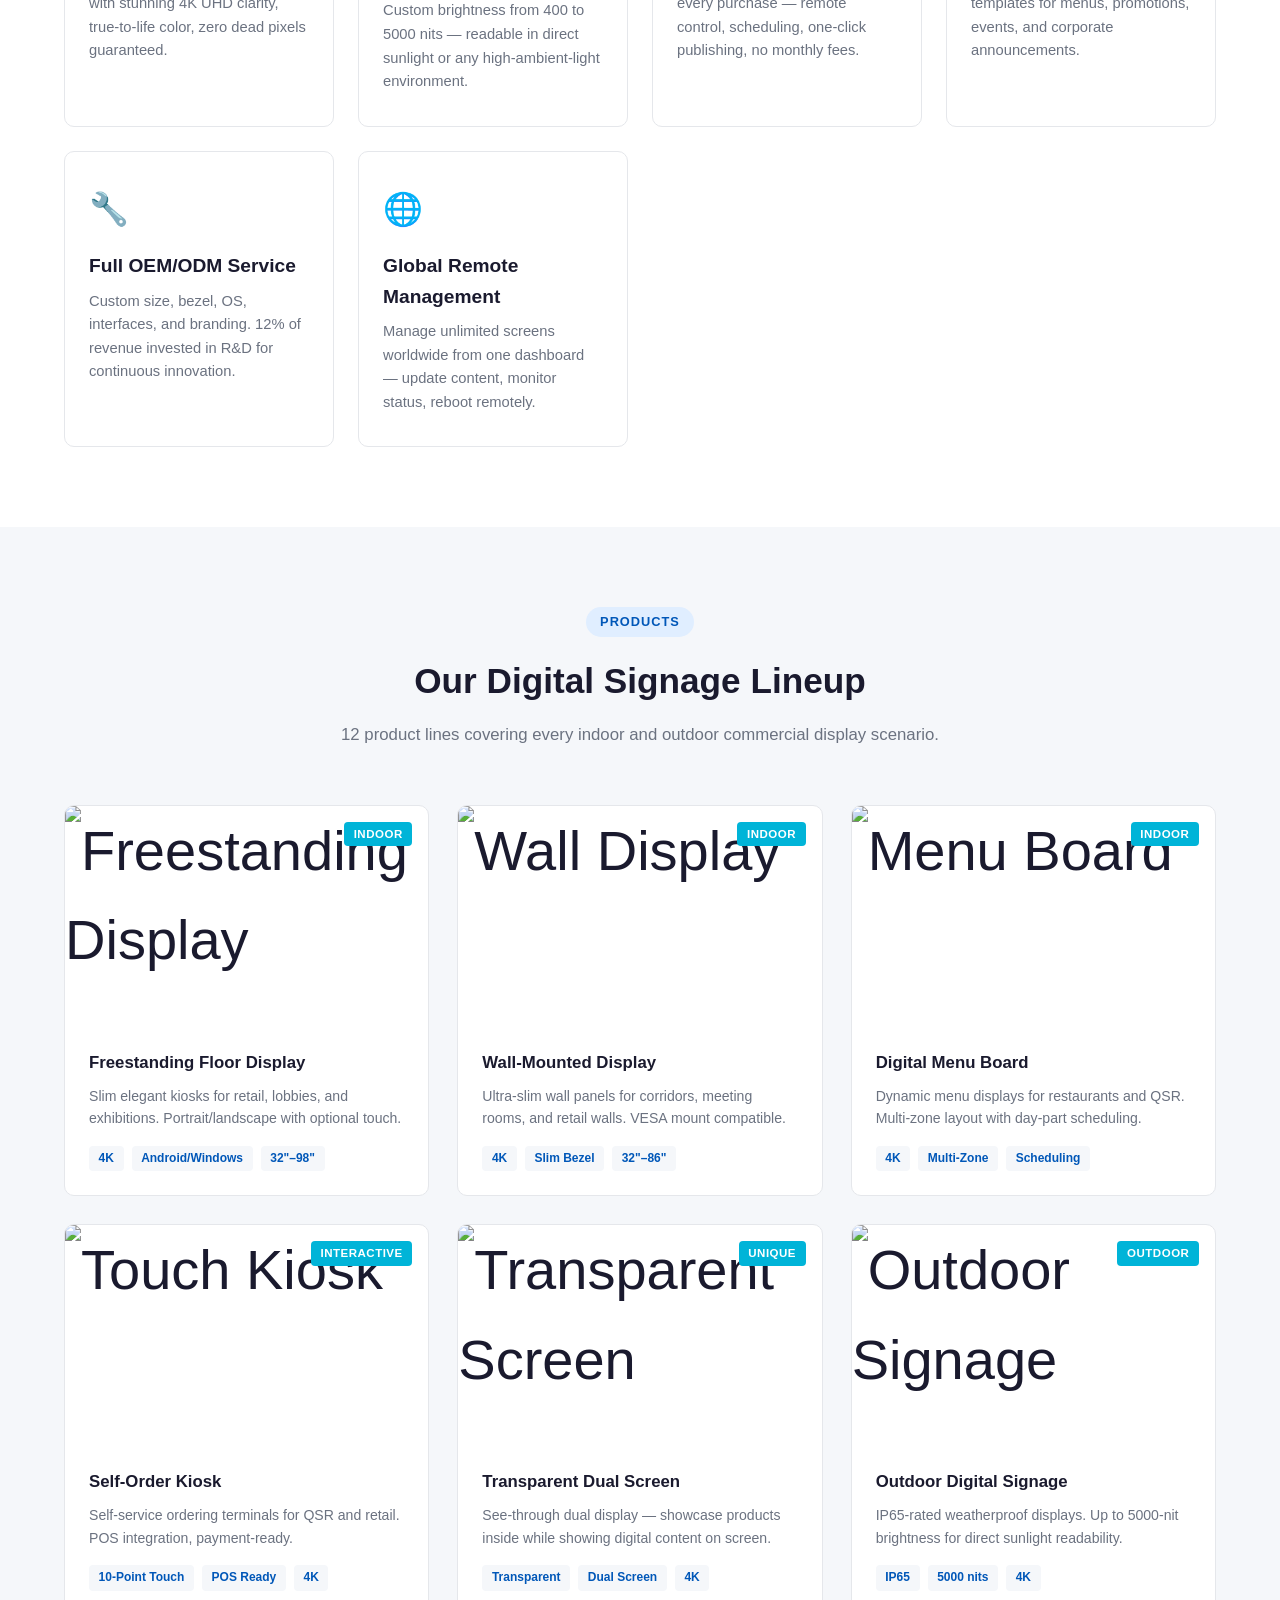
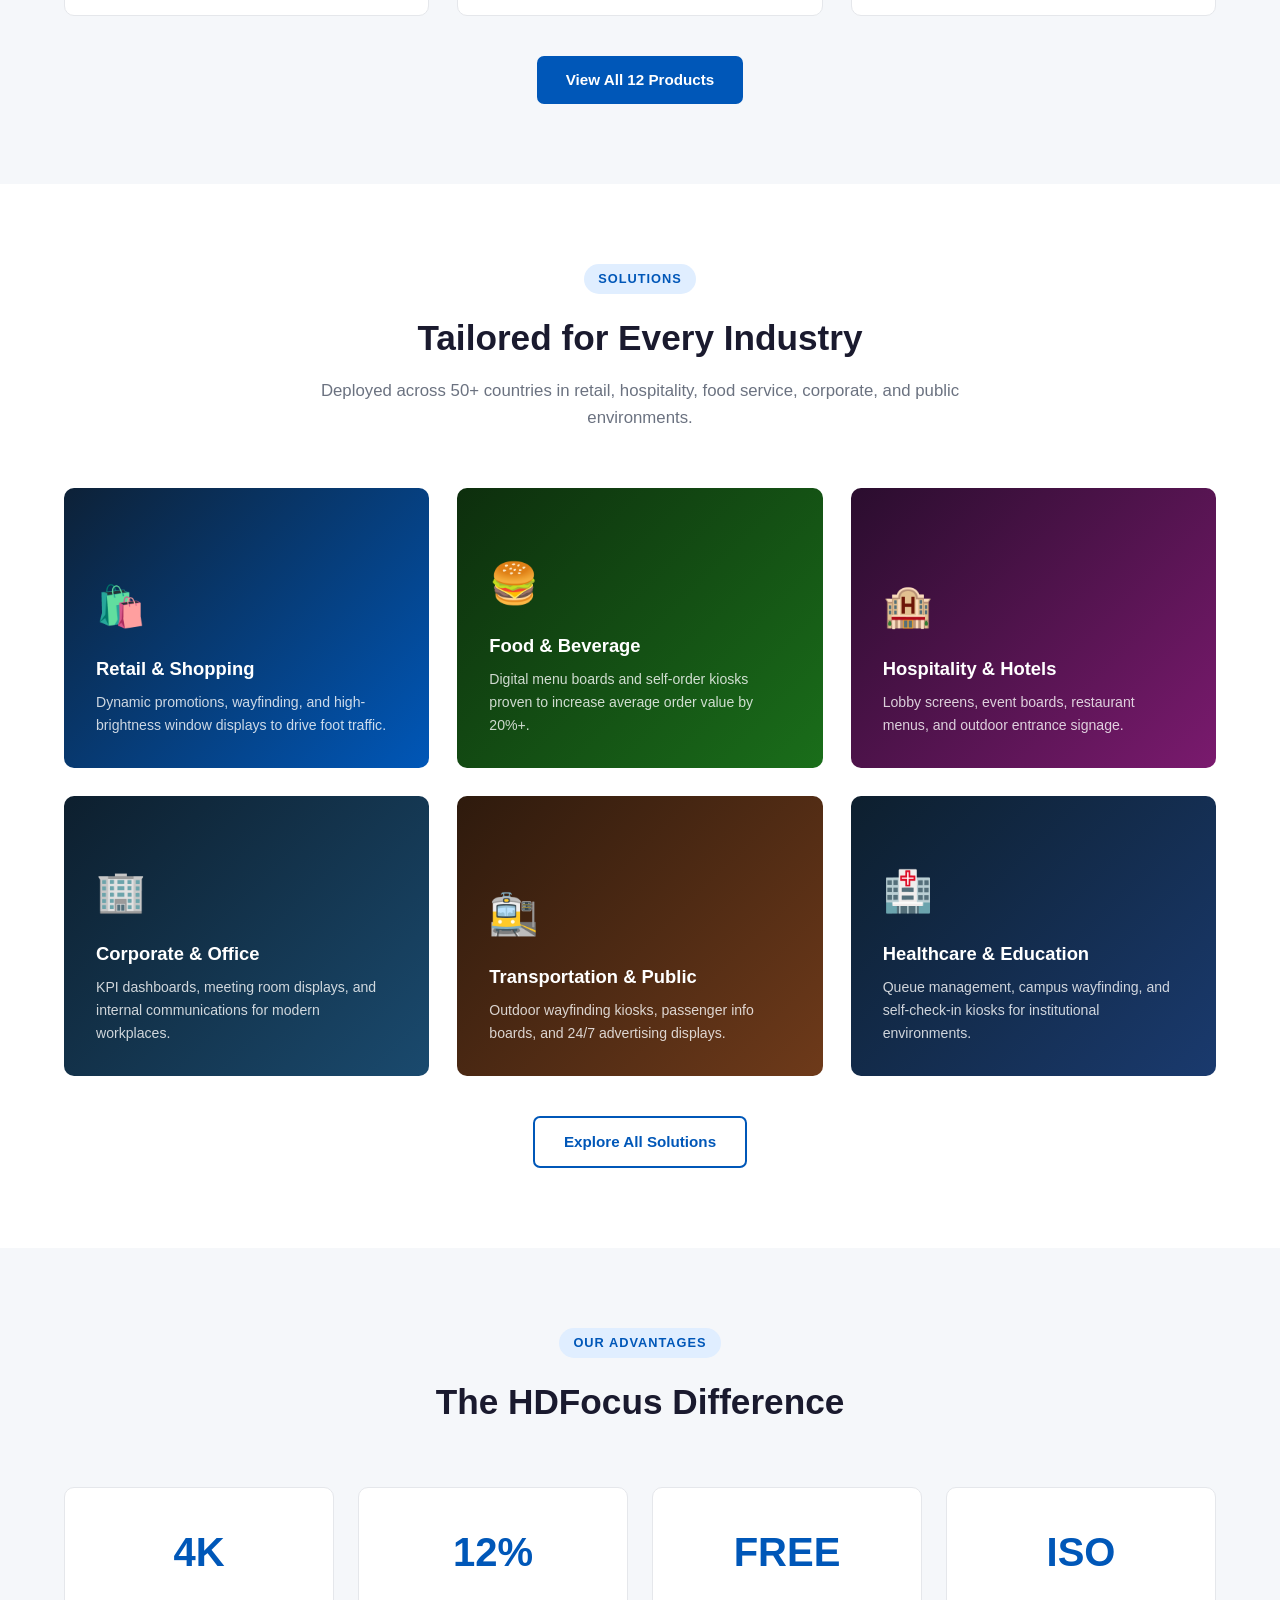
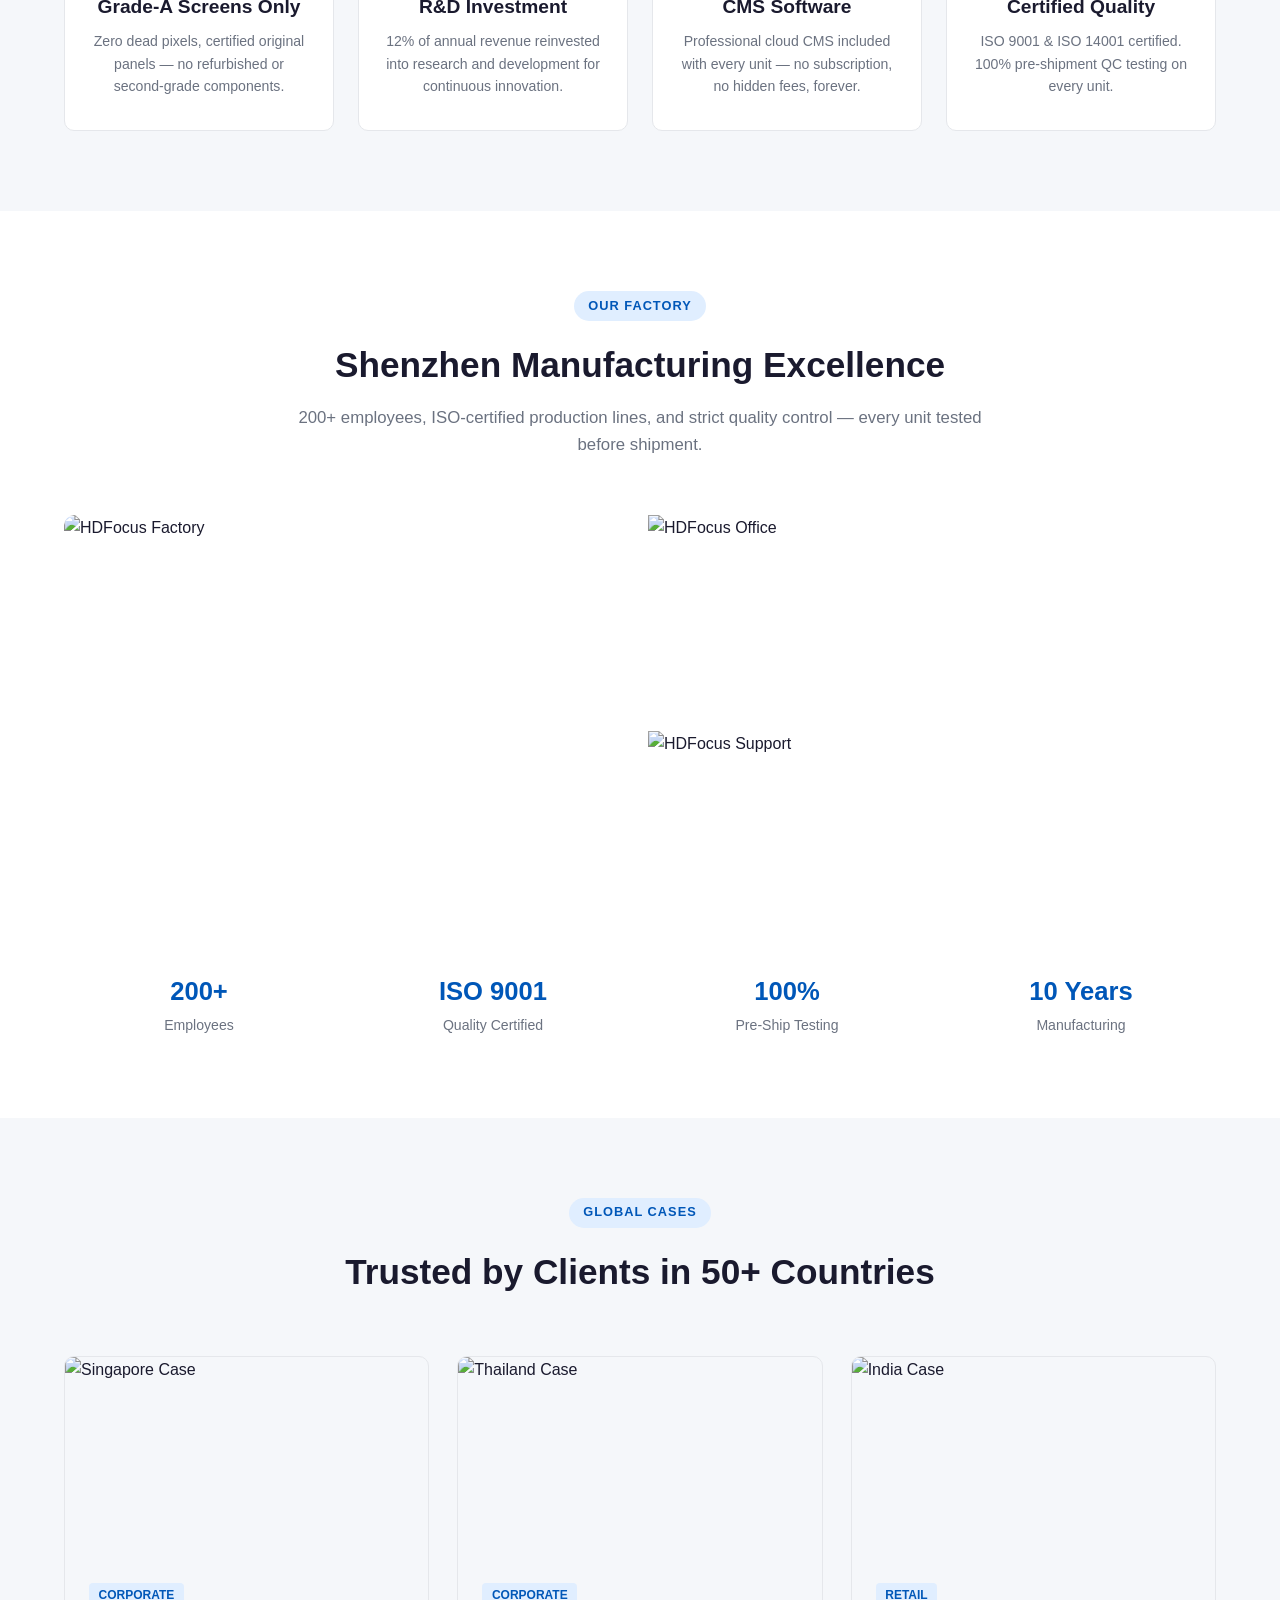
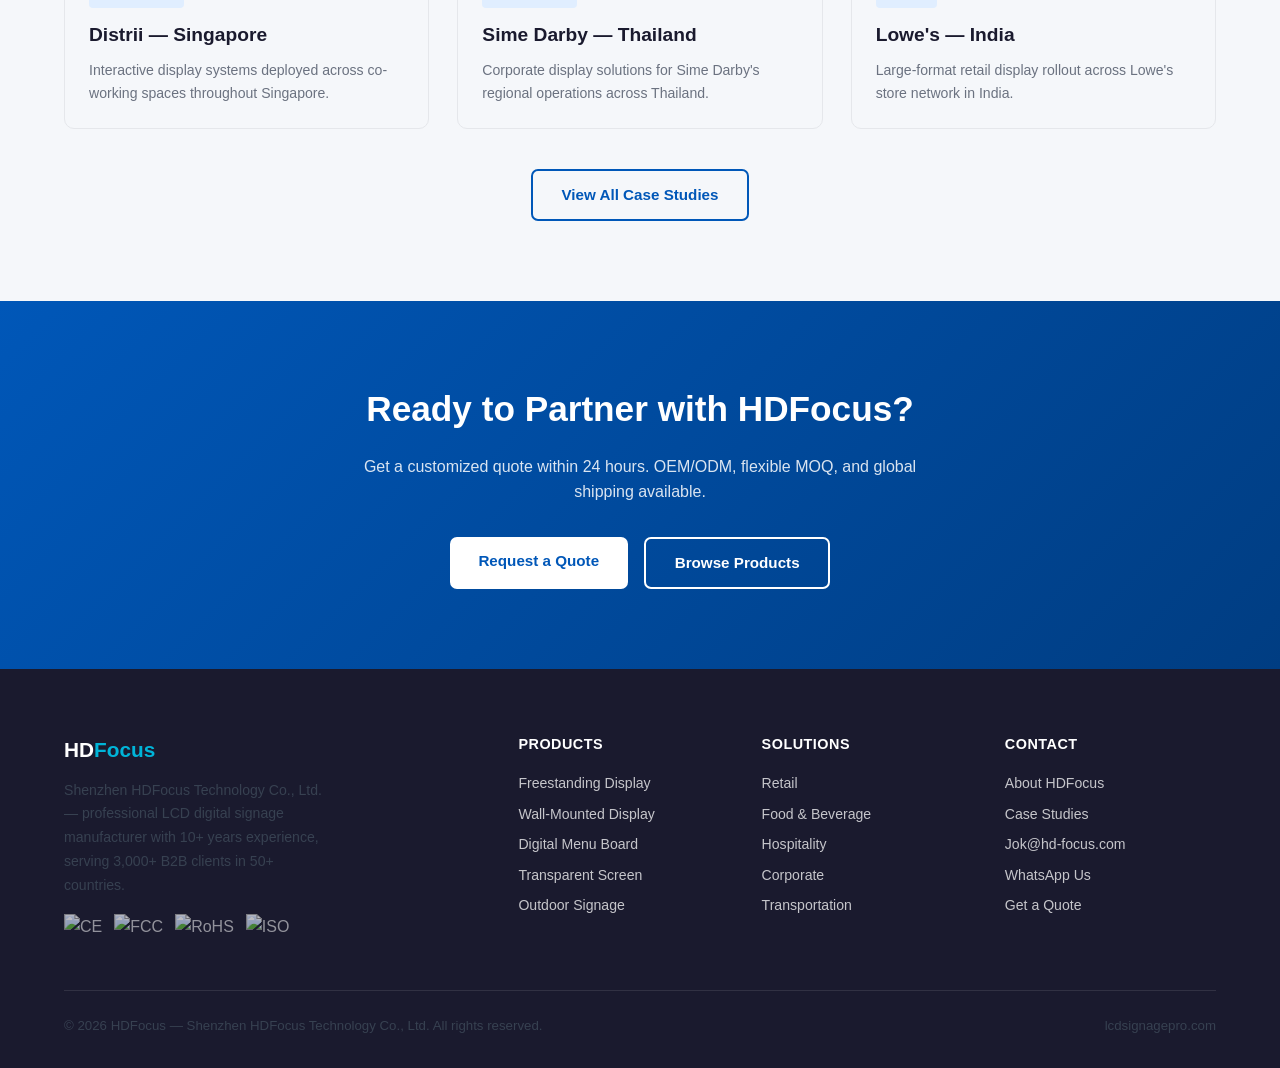
==== commit 6b210112: "Add files via upload" ====
--- a/index.html
+++ b/index.html
@@ -4,9 +4,64 @@
   <meta charset="UTF-8" />
   <meta name="viewport" content="width=device-width, initial-scale=1.0" />
   <title>HDFocus LCD Digital Signage | Professional B2B Display Solutions</title>
-  <meta name="description" content="HDFocus specializes in professional LCD digital signage solutions — indoor & outdoor displays, menu boards, transparent screens, touch kiosks and more. Custom OEM/ODM for global B2B clients." />
+  <meta name="description" content="HDFocus — 10+ years manufacturing premium LCD digital signage. Grade-A 4K panels, up to 5000-nit brightness, free CMS software. OEM/ODM for global B2B partners." />
   <meta name="keywords" content="LCD digital signage, digital display, menu board, transparent screen, outdoor signage, B2B display manufacturer, HDFocus" />
   <link rel="stylesheet" href="style.css" />
+  <style>
+    /* HERO SLIDER */
+    .hero-slider { position:relative; height:100vh; min-height:600px; overflow:hidden; }
+    .slide { position:absolute; inset:0; opacity:0; transition:opacity 1s ease; }
+    .slide.active { opacity:1; }
+    .slide-bg { position:absolute; inset:0; background-size:cover; background-position:center; }
+    .slide-overlay { position:absolute; inset:0; background:linear-gradient(135deg,rgba(0,20,60,0.88) 0%,rgba(0,50,120,0.65) 100%); }
+    .slide-content { position:absolute; inset:0; display:flex; align-items:center; padding:0 8%; padding-top:68px; }
+    .slide-text { max-width:680px; color:#fff; }
+    .slide-tag { display:inline-block; background:rgba(0,180,216,0.25); color:#00d4ff; border:1px solid rgba(0,180,216,0.4); font-size:0.78rem; font-weight:700; letter-spacing:1.5px; text-transform:uppercase; padding:0.35rem 1rem; border-radius:20px; margin-bottom:1.25rem; }
+    .slide-text h1 { font-size:clamp(2rem,4.5vw,3.2rem); font-weight:800; color:#fff; line-height:1.15; margin-bottom:1rem; }
+    .slide-text h1 span { color:#00d4ff; }
+    .slide-text p { color:rgba(255,255,255,0.85); font-size:1.05rem; margin-bottom:2rem; max-width:520px; }
+    .slide-buttons { display:flex; gap:1rem; flex-wrap:wrap; }
+    .slider-dots { position:absolute; bottom:2rem; left:50%; transform:translateX(-50%); display:flex; gap:0.6rem; z-index:10; }
+    .dot { width:10px; height:10px; border-radius:50%; background:rgba(255,255,255,0.4); cursor:pointer; transition:all 0.3s; }
+    .dot.active { background:#00d4ff; transform:scale(1.3); }
+    .slider-arrow { position:absolute; top:50%; transform:translateY(-50%); z-index:10; background:rgba(255,255,255,0.15); border:none; color:#fff; width:46px; height:46px; border-radius:50%; font-size:1.2rem; cursor:pointer; transition:background 0.2s; display:flex; align-items:center; justify-content:center; backdrop-filter:blur(4px); }
+    .slider-arrow:hover { background:rgba(255,255,255,0.3); }
+    .slider-arrow.prev { left:2rem; }
+    .slider-arrow.next { right:2rem; }
+
+    /* STATS BAR */
+    .stats-bar { background:var(--primary); padding:1.5rem 5%; }
+    .stats-bar-grid { display:grid; grid-template-columns:repeat(4,1fr); gap:1rem; text-align:center; }
+    .stat-item strong { display:block; font-size:1.8rem; font-weight:800; color:#fff; }
+    .stat-item span { font-size:0.82rem; color:rgba(255,255,255,0.75); }
+    @media(max-width:600px){ .stats-bar-grid { grid-template-columns:repeat(2,1fr); } }
+
+    /* PRODUCT CARDS WITH IMAGE */
+    .product-card .product-img img { width:100%; height:100%; object-fit:cover; transition:transform 0.4s; }
+    .product-card:hover .product-img img { transform:scale(1.05); }
+
+    /* SOLUTION CARDS WITH PHOTO BG */
+    .sol-photo { background-size:cover; background-position:center; }
+    .sol-photo .sol-overlay { background:linear-gradient(to top, rgba(0,0,0,0.75) 40%, rgba(0,0,0,0.2) 100%); position:absolute; inset:0; border-radius:var(--radius); }
+    .solution-card { overflow:hidden; }
+
+    /* CERTIFICATIONS */
+    .cert-bar { display:flex; flex-wrap:wrap; gap:1.5rem; align-items:center; justify-content:center; padding:2rem 5%; background:var(--gray); border-top:1px solid var(--border); border-bottom:1px solid var(--border); }
+    .cert-bar img { height:40px; width:auto; opacity:0.75; filter:grayscale(30%); transition:opacity 0.2s; }
+    .cert-bar img:hover { opacity:1; }
+
+    /* CASE PHOTOS */
+    .case-photo { height:200px; overflow:hidden; }
+    .case-photo img { width:100%; height:100%; object-fit:cover; transition:transform 0.4s; }
+    .case-card:hover .case-photo img { transform:scale(1.05); }
+
+    /* FACTORY GRID */
+    .factory-grid { display:grid; grid-template-columns:1fr 1fr; grid-template-rows:auto auto; gap:1rem; border-radius:var(--radius); overflow:hidden; }
+    .factory-grid img { width:100%; object-fit:cover; display:block; }
+    .factory-grid img:first-child { grid-row:1/3; height:100%; }
+    .factory-grid img:not(:first-child) { height:200px; }
+    @media(max-width:600px){ .factory-grid { grid-template-columns:1fr; } .factory-grid img:first-child { grid-row:auto; height:220px; } }
+  </style>
 </head>
 <body>
 
@@ -24,36 +79,85 @@
   <div class="hamburger"><span></span><span></span><span></span></div>
 </nav>
 
-<!-- HERO -->
-<section class="hero">
-  <div class="hero-content">
-    <div class="hero-tag">Professional LCD Digital Signage Manufacturer</div>
-    <h1>Elevate Your Brand with <span>Smart Display</span> Solutions</h1>
-    <p>HDFocus delivers premium LCD digital signage for retail, hospitality, corporate, and outdoor environments. 4K clarity, up to 5000-nit brightness, fully customizable — built for global B2B partners.</p>
-    <div class="hero-buttons">
-      <a href="products.html" class="btn btn-white">Explore Products</a>
-      <a href="contact.html" class="btn btn-accent">Get a Free Quote</a>
-    </div>
-    <div class="hero-stats">
-      <div class="stat">
-        <strong>10+</strong>
-        <span>Product Lines</span>
-      </div>
-      <div class="stat">
-        <strong>50+</strong>
-        <span>Countries Served</span>
-      </div>
-      <div class="stat">
-        <strong>5000</strong>
-        <span>Nits Max Brightness</span>
-      </div>
-      <div class="stat">
-        <strong>OEM/ODM</strong>
-        <span>Custom Ready</span>
-      </div>
-    </div>
-  </div>
-</section>
+<!-- HERO SLIDER -->
+<div class="hero-slider">
+
+  <div class="slide active">
+    <div class="slide-bg" style="background-image:url('https://www.hdfocuspro.com/uploads/42215/banner/20240520050919c6746.jpg?size=1920x0');"></div>
+    <div class="slide-overlay"></div>
+    <div class="slide-content">
+      <div class="slide-text">
+        <div class="slide-tag">Professional LCD Digital Signage Manufacturer</div>
+        <h1>Elevate Your Brand with <span>Smart Display</span> Solutions</h1>
+        <p>Grade-A 4K panels, up to 5000-nit brightness, free CMS software — built for global B2B distributors and integrators.</p>
+        <div class="slide-buttons">
+          <a href="products.html" class="btn btn-white">Explore Products</a>
+          <a href="contact.html" class="btn btn-accent">Get a Free Quote</a>
+        </div>
+      </div>
+    </div>
+  </div>
+
+  <div class="slide">
+    <div class="slide-bg" style="background-image:url('https://www.hdfocuspro.com/uploads/42215/banner/2025040301594510658.jpg?size=1920x0');"></div>
+    <div class="slide-overlay"></div>
+    <div class="slide-content">
+      <div class="slide-text">
+        <div class="slide-tag">Indoor & Outdoor Solutions</div>
+        <h1>From Retail Floors to <span>Outdoor Plazas</span></h1>
+        <p>12 product lines covering every commercial display scenario — with full OEM/ODM customization for your brand.</p>
+        <div class="slide-buttons">
+          <a href="solutions.html" class="btn btn-white">View Solutions</a>
+          <a href="contact.html" class="btn btn-accent">Contact Us</a>
+        </div>
+      </div>
+    </div>
+  </div>
+
+  <div class="slide">
+    <div class="slide-bg" style="background-image:url('https://www.hdfocuspro.com/uploads/42215/banner/2025040302554501a47.jpg?size=1920x0');"></div>
+    <div class="slide-overlay"></div>
+    <div class="slide-content">
+      <div class="slide-text">
+        <div class="slide-tag">Free CMS Software Included</div>
+        <h1>Remote Control <span>All Your Screens</span> in One Click</h1>
+        <p>Our cloud-based CMS lets you manage unlimited screens globally — schedule, publish, monitor, and update in real time.</p>
+        <div class="slide-buttons">
+          <a href="products.html" class="btn btn-white">See Products</a>
+          <a href="contact.html" class="btn btn-accent">Get a Demo</a>
+        </div>
+      </div>
+    </div>
+  </div>
+
+  <button class="slider-arrow prev" onclick="changeSlide(-1)">&#8249;</button>
+  <button class="slider-arrow next" onclick="changeSlide(1)">&#8250;</button>
+  <div class="slider-dots">
+    <div class="dot active" onclick="goSlide(0)"></div>
+    <div class="dot" onclick="goSlide(1)"></div>
+    <div class="dot" onclick="goSlide(2)"></div>
+  </div>
+</div>
+
+<!-- STATS BAR -->
+<div class="stats-bar">
+  <div class="stats-bar-grid">
+    <div class="stat-item"><strong>200+</strong><span>Employees</span></div>
+    <div class="stat-item"><strong>3,000+</strong><span>Global Clients</span></div>
+    <div class="stat-item"><strong>50+</strong><span>Countries Served</span></div>
+    <div class="stat-item"><strong>10+</strong><span>Years Experience</span></div>
+  </div>
+</div>
+
+<!-- CERTIFICATIONS -->
+<div class="cert-bar">
+  <img src="https://www.hdfocuspro.com/js/42215/CE.svg" alt="CE" title="CE Certified">
+  <img src="https://www.hdfocuspro.com/js/42215/FC.svg" alt="FCC" title="FCC Certified">
+  <img src="https://www.hdfocuspro.com/js/42215/RoHs.svg" alt="RoHS" title="RoHS Compliant">
+  <img src="https://www.hdfocuspro.com/js/42215/ISO_9001.svg" alt="ISO 9001" title="ISO 9001">
+  <img src="https://www.hdfocuspro.com/js/42215/ISO_14001.svg" alt="ISO 14001" title="ISO 14001">
+  <img src="https://www.hdfocuspro.com/js/42215/Energy_Star.svg" alt="Energy Star" title="Energy Star">
+</div>
 
 <!-- KEY FEATURES -->
 <section class="section">
@@ -66,32 +170,32 @@
     <div class="feature-card">
       <div class="feature-icon">🖥️</div>
       <h3>Grade-A 4K Panels</h3>
-      <p>Original Grade-A LCD panels delivering stunning 4K Ultra HD clarity with true-to-life color reproduction.</p>
+      <p>Original Grade-A LCD panels with stunning 4K UHD clarity, true-to-life color, zero dead pixels guaranteed.</p>
     </div>
     <div class="feature-card">
       <div class="feature-icon">☀️</div>
       <h3>Up to 5000-Nit Brightness</h3>
-      <p>Custom brightness options from standard to ultra-high 5000 nits, readable in direct sunlight or any environment.</p>
+      <p>Custom brightness from 400 to 5000 nits — readable in direct sunlight or any high-ambient-light environment.</p>
     </div>
     <div class="feature-card">
       <div class="feature-icon">📡</div>
-      <h3>Free CMS Software Included</h3>
-      <p>Every display ships with our professional content management system — remote control, scheduling, and one-click publishing.</p>
-    </div>
-    <div class="feature-card">
-      <div class="feature-icon">🎛️</div>
-      <h3>Built-in Templates</h3>
-      <p>Hundreds of ready-to-use design templates for menus, promotions, announcements, and more. No design skills needed.</p>
+      <h3>Free CMS Software</h3>
+      <p>Cloud-based CMS included with every purchase — remote control, scheduling, one-click publishing, no monthly fees.</p>
+    </div>
+    <div class="feature-card">
+      <div class="feature-icon">🎨</div>
+      <h3>100+ Built-in Templates</h3>
+      <p>Ready-to-use professional templates for menus, promotions, events, and corporate announcements.</p>
     </div>
     <div class="feature-card">
       <div class="feature-icon">🔧</div>
-      <h3>Fully Customizable</h3>
-      <p>Custom size, bezel, OS, interface (HDMI, USB-C, RS232), and mounting options. OEM/ODM accepted for all products.</p>
+      <h3>Full OEM/ODM Service</h3>
+      <p>Custom size, bezel, OS, interfaces, and branding. 12% of revenue invested in R&D for continuous innovation.</p>
     </div>
     <div class="feature-card">
       <div class="feature-icon">🌐</div>
-      <h3>Remote Management</h3>
-      <p>Control unlimited screens from anywhere in the world via our cloud platform — update content, monitor status, reboot remotely.</p>
+      <h3>Global Remote Management</h3>
+      <p>Manage unlimited screens worldwide from one dashboard — update content, monitor status, reboot remotely.</p>
     </div>
   </div>
 </section>
@@ -101,116 +205,122 @@
   <div class="section-header">
     <div class="tag">Products</div>
     <h2>Our Digital Signage Lineup</h2>
-    <p>From slim indoor displays to robust outdoor panels, we have the right solution for every scenario.</p>
+    <p>12 product lines covering every indoor and outdoor commercial display scenario.</p>
   </div>
   <div class="products-grid">
     <div class="product-card">
-      <div class="product-img">🖥️<div class="product-badge">Indoor</div></div>
+      <div class="product-img" style="background:none;height:220px;overflow:hidden;position:relative;">
+        <img src="https://www.hdfocuspro.com/uploads/42215/products/p202501160916598be5d.png?size=297x0" alt="Freestanding Display">
+        <div class="product-badge">Indoor</div>
+      </div>
       <div class="product-info">
         <h3>Freestanding Floor Display</h3>
-        <p>Elegant portrait/landscape kiosks for retail, lobbies, and exhibitions. Slim profile with optional touch.</p>
-        <div class="product-specs">
-          <span class="spec-tag">4K</span><span class="spec-tag">Android/Windows</span><span class="spec-tag">32"–98"</span>
-        </div>
-      </div>
-    </div>
-    <div class="product-card">
-      <div class="product-img">📺<div class="product-badge">Indoor</div></div>
+        <p>Slim elegant kiosks for retail, lobbies, and exhibitions. Portrait/landscape with optional touch.</p>
+        <div class="product-specs"><span class="spec-tag">4K</span><span class="spec-tag">Android/Windows</span><span class="spec-tag">32"–98"</span></div>
+      </div>
+    </div>
+    <div class="product-card">
+      <div class="product-img" style="background:none;height:220px;overflow:hidden;position:relative;">
+        <img src="https://www.hdfocuspro.com/uploads/42215/list/p20260318164052a1caa.jpg?size=600x0" alt="Wall Display">
+        <div class="product-badge">Indoor</div>
+      </div>
       <div class="product-info">
         <h3>Wall-Mounted Display</h3>
-        <p>Ultra-thin wall-mount panels for corridors, meeting rooms, and retail walls. Easy installation.</p>
-        <div class="product-specs">
-          <span class="spec-tag">4K</span><span class="spec-tag">Slim Bezel</span><span class="spec-tag">32"–86"</span>
-        </div>
-      </div>
-    </div>
-    <div class="product-card">
-      <div class="product-img">🍽️<div class="product-badge">Indoor</div></div>
+        <p>Ultra-slim wall panels for corridors, meeting rooms, and retail walls. VESA mount compatible.</p>
+        <div class="product-specs"><span class="spec-tag">4K</span><span class="spec-tag">Slim Bezel</span><span class="spec-tag">32"–86"</span></div>
+      </div>
+    </div>
+    <div class="product-card">
+      <div class="product-img" style="background:none;height:220px;overflow:hidden;position:relative;">
+        <img src="https://www.hdfocuspro.com/uploads/42215/products/p2024052311184853bbe.jpg?size=785x0" alt="Menu Board">
+        <div class="product-badge">Indoor</div>
+      </div>
       <div class="product-info">
         <h3>Digital Menu Board</h3>
-        <p>Vibrant menu displays for restaurants, cafes, and QSR chains. Multi-zone layout with auto scheduling.</p>
-        <div class="product-specs">
-          <span class="spec-tag">4K</span><span class="spec-tag">Multi-Zone</span><span class="spec-tag">Scheduling</span>
-        </div>
-      </div>
-    </div>
-    <div class="product-card">
-      <div class="product-img">🔲<div class="product-badge">Indoor</div></div>
+        <p>Dynamic menu displays for restaurants and QSR. Multi-zone layout with day-part scheduling.</p>
+        <div class="product-specs"><span class="spec-tag">4K</span><span class="spec-tag">Multi-Zone</span><span class="spec-tag">Scheduling</span></div>
+      </div>
+    </div>
+    <div class="product-card">
+      <div class="product-img" style="background:none;height:220px;overflow:hidden;position:relative;">
+        <img src="https://www.hdfocuspro.com/uploads/42215/list/p202603181640592472d.jpg?size=600x0" alt="Touch Kiosk">
+        <div class="product-badge">Interactive</div>
+      </div>
+      <div class="product-info">
+        <h3>Self-Order Kiosk</h3>
+        <p>Self-service ordering terminals for QSR and retail. POS integration, payment-ready.</p>
+        <div class="product-specs"><span class="spec-tag">10-Point Touch</span><span class="spec-tag">POS Ready</span><span class="spec-tag">4K</span></div>
+      </div>
+    </div>
+    <div class="product-card">
+      <div class="product-img" style="background:none;height:220px;overflow:hidden;position:relative;">
+        <img src="https://www.hdfocuspro.com/uploads/42215/list/p20260318164107cbc0a.jpg?size=600x0" alt="Transparent Screen">
+        <div class="product-badge">Unique</div>
+      </div>
       <div class="product-info">
         <h3>Transparent Dual Screen</h3>
-        <p>Unique see-through display with dual-screen capability — perfect for product showcasing and retail windows.</p>
-        <div class="product-specs">
-          <span class="spec-tag">Transparent</span><span class="spec-tag">Dual Screen</span><span class="spec-tag">4K</span>
-        </div>
-      </div>
-    </div>
-    <div class="product-card">
-      <div class="product-img">👆<div class="product-badge">Indoor</div></div>
-      <div class="product-info">
-        <h3>Touch Table / Interactive Kiosk</h3>
-        <p>Multi-touch interactive tables and self-service kiosks for hospitality, retail, and corporate spaces.</p>
-        <div class="product-specs">
-          <span class="spec-tag">10-Point Touch</span><span class="spec-tag">4K</span><span class="spec-tag">Custom OS</span>
-        </div>
-      </div>
-    </div>
-    <div class="product-card">
-      <div class="product-img">🌤️<div class="product-badge">Outdoor</div></div>
+        <p>See-through dual display — showcase products inside while showing digital content on screen.</p>
+        <div class="product-specs"><span class="spec-tag">Transparent</span><span class="spec-tag">Dual Screen</span><span class="spec-tag">4K</span></div>
+      </div>
+    </div>
+    <div class="product-card">
+      <div class="product-img" style="background:none;height:220px;overflow:hidden;position:relative;">
+        <img src="https://www.hdfocuspro.com/uploads/42215/page/p20240722171020b8a02.jpg?size=600x0" alt="Outdoor Signage">
+        <div class="product-badge">Outdoor</div>
+      </div>
       <div class="product-info">
         <h3>Outdoor Digital Signage</h3>
-        <p>Weatherproof IP65-rated outdoor displays. High brightness up to 5000 nits for direct sunlight readability.</p>
-        <div class="product-specs">
-          <span class="spec-tag">IP65</span><span class="spec-tag">5000 nits</span><span class="spec-tag">4K</span>
-        </div>
+        <p>IP65-rated weatherproof displays. Up to 5000-nit brightness for direct sunlight readability.</p>
+        <div class="product-specs"><span class="spec-tag">IP65</span><span class="spec-tag">5000 nits</span><span class="spec-tag">4K</span></div>
       </div>
     </div>
   </div>
   <div style="text-align:center;margin-top:2.5rem;">
-    <a href="products.html" class="btn btn-primary">View All Products</a>
-  </div>
-</section>
-
-<!-- SOLUTIONS TEASER -->
+    <a href="products.html" class="btn btn-primary">View All 12 Products</a>
+  </div>
+</section>
+
+<!-- SOLUTIONS -->
 <section class="section">
   <div class="section-header">
     <div class="tag">Solutions</div>
     <h2>Tailored for Every Industry</h2>
-    <p>Whether you serve restaurants, retailers, hotels, or corporations — our displays fit right in.</p>
+    <p>Deployed across 50+ countries in retail, hospitality, food service, corporate, and public environments.</p>
   </div>
   <div class="solutions-grid">
-    <div class="solution-card" style="background:linear-gradient(135deg,#1a3a5c,#0057b8);">
+    <div class="solution-card" style="background:linear-gradient(135deg,#0d2137,#0057b8);">
       <div class="solution-icon">🛍️</div>
       <h3>Retail & Shopping</h3>
-      <p>Drive engagement with dynamic promotional displays, wayfinding, and digital shelf labels.</p>
-    </div>
-    <div class="solution-card" style="background:linear-gradient(135deg,#1a2e1a,#1a7a1a);">
+      <p>Dynamic promotions, wayfinding, and high-brightness window displays to drive foot traffic.</p>
+    </div>
+    <div class="solution-card" style="background:linear-gradient(135deg,#0d2e0d,#1a6e1a);">
       <div class="solution-icon">🍔</div>
       <h3>Food & Beverage</h3>
-      <p>Digital menu boards and ordering kiosks that update instantly and increase average order value.</p>
-    </div>
-    <div class="solution-card" style="background:linear-gradient(135deg,#3a1a2e,#8b1a5c);">
+      <p>Digital menu boards and self-order kiosks proven to increase average order value by 20%+.</p>
+    </div>
+    <div class="solution-card" style="background:linear-gradient(135deg,#2a0d2e,#7a1a6e);">
       <div class="solution-icon">🏨</div>
       <h3>Hospitality & Hotels</h3>
-      <p>Lobby signage, wayfinding, event boards, and in-room displays for premium guest experiences.</p>
-    </div>
-    <div class="solution-card" style="background:linear-gradient(135deg,#1a2a3a,#1a4a6a);">
+      <p>Lobby screens, event boards, restaurant menus, and outdoor entrance signage.</p>
+    </div>
+    <div class="solution-card" style="background:linear-gradient(135deg,#0d1f2e,#1a4a6e);">
       <div class="solution-icon">🏢</div>
       <h3>Corporate & Office</h3>
-      <p>Meeting room displays, internal communications, and employee dashboards to boost productivity.</p>
-    </div>
-    <div class="solution-card" style="background:linear-gradient(135deg,#2a1a1a,#6a2a1a);">
+      <p>KPI dashboards, meeting room displays, and internal communications for modern workplaces.</p>
+    </div>
+    <div class="solution-card" style="background:linear-gradient(135deg,#2e1a0d,#6e3a1a);">
       <div class="solution-icon">🚉</div>
       <h3>Transportation & Public</h3>
-      <p>Passenger information displays, outdoor wayfinding, and high-traffic public space signage.</p>
-    </div>
-    <div class="solution-card" style="background:linear-gradient(135deg,#1a1a3a,#2a2a6a);">
+      <p>Outdoor wayfinding kiosks, passenger info boards, and 24/7 advertising displays.</p>
+    </div>
+    <div class="solution-card" style="background:linear-gradient(135deg,#0d1f2e,#1a3a6e);">
       <div class="solution-icon">🏥</div>
       <h3>Healthcare & Education</h3>
-      <p>Queue management displays, campus wayfinding, and patient information systems.</p>
+      <p>Queue management, campus wayfinding, and self-check-in kiosks for institutional environments.</p>
     </div>
   </div>
   <div style="text-align:center;margin-top:2.5rem;">
-    <a href="solutions.html" class="btn btn-outline">View All Solutions</a>
+    <a href="solutions.html" class="btn btn-outline">Explore All Solutions</a>
   </div>
 </section>
 
@@ -219,36 +329,80 @@
   <div class="section-header">
     <div class="tag">Our Advantages</div>
     <h2>The HDFocus Difference</h2>
-    <p>We are more than a manufacturer — we are your long-term display partner.</p>
   </div>
   <div class="why-grid">
     <div class="why-card">
       <div class="why-number">4K</div>
-      <h3>Grade-A Screens</h3>
-      <p>Only original Grade-A panels — no compromises on display quality.</p>
+      <h3>Grade-A Screens Only</h3>
+      <p>Zero dead pixels, certified original panels — no refurbished or second-grade components.</p>
     </div>
     <div class="why-card">
-      <div class="why-number">OEM</div>
-      <h3>Custom & ODM Ready</h3>
-      <p>Your logo, your specs, your packaging — minimum order flexible.</p>
+      <div class="why-number">12%</div>
+      <h3>R&D Investment</h3>
+      <p>12% of annual revenue reinvested into research and development for continuous innovation.</p>
     </div>
     <div class="why-card">
       <div class="why-number">FREE</div>
       <h3>CMS Software</h3>
-      <p>Professional CMS included with every purchase — no hidden fees.</p>
+      <p>Professional cloud CMS included with every unit — no subscription, no hidden fees, forever.</p>
     </div>
     <div class="why-card">
-      <div class="why-number">24H</div>
-      <h3>Fast Response</h3>
-      <p>Dedicated B2B support team responds within 24 hours globally.</p>
-    </div>
+      <div class="why-number">ISO</div>
+      <h3>Certified Quality</h3>
+      <p>ISO 9001 & ISO 14001 certified. 100% pre-shipment QC testing on every unit.</p>
+    </div>
+  </div>
+</section>
+
+<!-- FACTORY SECTION -->
+<section class="section">
+  <div class="section-header">
+    <div class="tag">Our Factory</div>
+    <h2>Shenzhen Manufacturing Excellence</h2>
+    <p>200+ employees, ISO-certified production lines, and strict quality control — every unit tested before shipment.</p>
+  </div>
+  <div class="factory-grid">
+    <img src="https://www.hdfocuspro.com/uploads/42215/page/p20240723085947566e2.jpg?size=800x0" alt="HDFocus Factory" style="border-radius:var(--radius) 0 0 var(--radius);">
+    <img src="https://www.hdfocuspro.com/uploads/42215/page/p20240724112029bde34.jpg?size=800x0" alt="HDFocus Office" style="border-radius:0 var(--radius) 0 0;">
+    <img src="https://www.hdfocuspro.com/uploads/42215/page/p202505191536465801f.jpg?size=800x0" alt="HDFocus Support" style="border-radius:0 0 var(--radius) 0;">
+  </div>
+  <div style="display:grid;grid-template-columns:repeat(4,1fr);gap:1.5rem;margin-top:2.5rem;text-align:center;">
+    <div><strong style="font-size:1.6rem;color:var(--primary);display:block;">200+</strong><span style="color:var(--text-muted);font-size:0.88rem;">Employees</span></div>
+    <div><strong style="font-size:1.6rem;color:var(--primary);display:block;">ISO 9001</strong><span style="color:var(--text-muted);font-size:0.88rem;">Quality Certified</span></div>
+    <div><strong style="font-size:1.6rem;color:var(--primary);display:block;">100%</strong><span style="color:var(--text-muted);font-size:0.88rem;">Pre-Ship Testing</span></div>
+    <div><strong style="font-size:1.6rem;color:var(--primary);display:block;">10 Years</strong><span style="color:var(--text-muted);font-size:0.88rem;">Manufacturing</span></div>
+  </div>
+</section>
+
+<!-- GLOBAL CASES -->
+<section class="section section-alt">
+  <div class="section-header">
+    <div class="tag">Global Cases</div>
+    <h2>Trusted by Clients in 50+ Countries</h2>
+  </div>
+  <div class="cases-grid">
+    <div class="case-card">
+      <div class="case-photo"><img src="https://www.hdfocuspro.com/uploads/42215/products/p20240523113453228ab.jpg?size=750x0" alt="Singapore Case"></div>
+      <div class="case-info"><div class="case-tag">Corporate</div><h3>Distrii — Singapore</h3><p>Interactive display systems deployed across co-working spaces throughout Singapore.</p></div>
+    </div>
+    <div class="case-card">
+      <div class="case-photo"><img src="https://www.hdfocuspro.com/uploads/42215/products/p2024052311345211527.jpg?size=750x0" alt="Thailand Case"></div>
+      <div class="case-info"><div class="case-tag">Corporate</div><h3>Sime Darby — Thailand</h3><p>Corporate display solutions for Sime Darby's regional operations across Thailand.</p></div>
+    </div>
+    <div class="case-card">
+      <div class="case-photo"><img src="https://www.hdfocuspro.com/uploads/42215/products/p20240523113452bf86f.jpg?size=750x0" alt="India Case"></div>
+      <div class="case-info"><div class="case-tag">Retail</div><h3>Lowe's — India</h3><p>Large-format retail display rollout across Lowe's store network in India.</p></div>
+    </div>
+  </div>
+  <div style="text-align:center;margin-top:2.5rem;">
+    <a href="cases.html" class="btn btn-outline">View All Case Studies</a>
   </div>
 </section>
 
 <!-- CTA BANNER -->
 <section class="cta-banner">
-  <h2>Ready to Upgrade Your Display Experience?</h2>
-  <p>Tell us your requirements and get a customized quote within 24 hours. No commitment needed.</p>
+  <h2>Ready to Partner with HDFocus?</h2>
+  <p>Get a customized quote within 24 hours. OEM/ODM, flexible MOQ, and global shipping available.</p>
   <div class="cta-buttons">
     <a href="contact.html" class="btn btn-white">Request a Quote</a>
     <a href="products.html" class="btn btn-outline" style="color:#fff;border-color:#fff;">Browse Products</a>
@@ -260,7 +414,13 @@
   <div class="footer-grid">
     <div class="footer-brand">
       <div class="logo">HD<span>Focus</span></div>
-      <p>Professional LCD digital signage manufacturer serving global B2B clients across retail, hospitality, corporate, and outdoor environments.</p>
+      <p>Shenzhen HDFocus Technology Co., Ltd. — professional LCD digital signage manufacturer with 10+ years experience, serving 3,000+ B2B clients in 50+ countries.</p>
+      <div style="margin-top:1rem;display:flex;gap:0.75rem;flex-wrap:wrap;">
+        <img src="https://www.hdfocuspro.com/js/42215/CE.svg" alt="CE" style="height:28px;opacity:0.7;">
+        <img src="https://www.hdfocuspro.com/js/42215/FC.svg" alt="FCC" style="height:28px;opacity:0.7;">
+        <img src="https://www.hdfocuspro.com/js/42215/RoHs.svg" alt="RoHS" style="height:28px;opacity:0.7;">
+        <img src="https://www.hdfocuspro.com/js/42215/ISO_9001.svg" alt="ISO" style="height:28px;opacity:0.7;">
+      </div>
     </div>
     <div class="footer-col">
       <h4>Products</h4>
@@ -279,19 +439,48 @@
       <a href="solutions.html">Transportation</a>
     </div>
     <div class="footer-col">
-      <h4>Company</h4>
+      <h4>Contact</h4>
       <a href="about.html">About HDFocus</a>
       <a href="cases.html">Case Studies</a>
-      <a href="contact.html">Contact Us</a>
+      <a href="mailto:Jok@hd-focus.com">Jok@hd-focus.com</a>
+      <a href="https://wa.me/8615889675475">WhatsApp Us</a>
       <a href="contact.html">Get a Quote</a>
     </div>
   </div>
   <div class="footer-bottom">
-    <p>&copy; 2026 HDFocus. All rights reserved.</p>
+    <p>&copy; 2026 HDFocus — Shenzhen HDFocus Technology Co., Ltd. All rights reserved.</p>
     <p>lcdsignagepro.com</p>
   </div>
 </footer>
 
 <script src="main.js"></script>
+
+<!-- HERO SLIDER JS -->
+<script>
+let current = 0;
+const slides = document.querySelectorAll('.slide');
+const dots = document.querySelectorAll('.dot');
+let timer = setInterval(() => changeSlide(1), 5000);
+
+function showSlide(n) {
+  slides[current].classList.remove('active');
+  dots[current].classList.remove('active');
+  current = (n + slides.length) % slides.length;
+  slides[current].classList.add('active');
+  dots[current].classList.add('active');
+}
+function changeSlide(dir) { clearInterval(timer); showSlide(current + dir); timer = setInterval(() => changeSlide(1), 5000); }
+function goSlide(n) { clearInterval(timer); showSlide(n); timer = setInterval(() => changeSlide(1), 5000); }
+</script>
+
+<!-- WHATSAPP FLOAT BUTTON -->
+<a href="https://wa.me/8615889675475" target="_blank" title="Chat on WhatsApp"
+  style="position:fixed;bottom:28px;right:28px;z-index:9999;background:#25d366;color:#fff;border-radius:50%;width:58px;height:58px;display:flex;align-items:center;justify-content:center;box-shadow:0 4px 20px rgba(37,211,102,0.5);transition:transform 0.2s;"
+  onmouseover="this.style.transform='scale(1.1)'" onmouseout="this.style.transform='scale(1)'">
+  <svg xmlns="http://www.w3.org/2000/svg" width="28" height="28" viewBox="0 0 24 24" fill="white">
+    <path d="M17.472 14.382c-.297-.149-1.758-.867-2.03-.967-.273-.099-.471-.148-.67.15-.197.297-.767.966-.94 1.164-.173.199-.347.223-.644.075-.297-.15-1.255-.463-2.39-1.475-.883-.788-1.48-1.761-1.653-2.059-.173-.297-.018-.458.13-.606.134-.133.298-.347.446-.52.149-.174.198-.298.298-.497.099-.198.05-.371-.025-.52-.075-.149-.669-1.612-.916-2.207-.242-.579-.487-.5-.669-.51-.173-.008-.371-.01-.57-.01-.198 0-.52.074-.792.372-.272.297-1.04 1.016-1.04 2.479 0 1.462 1.065 2.875 1.213 3.074.149.198 2.096 3.2 5.077 4.487.709.306 1.262.489 1.694.625.712.227 1.36.195 1.871.118.571-.085 1.758-.719 2.006-1.413.248-.694.248-1.289.173-1.413-.074-.124-.272-.198-.57-.347m-5.421 7.403h-.004a9.87 9.87 0 01-5.031-1.378l-.361-.214-3.741.982.998-3.648-.235-.374a9.86 9.86 0 01-1.51-5.26c.001-5.45 4.436-9.884 9.888-9.884 2.64 0 5.122 1.03 6.988 2.898a9.825 9.825 0 012.893 6.994c-.003 5.45-4.437 9.884-9.885 9.884m8.413-18.297A11.815 11.815 0 0012.05 0C5.495 0 .16 5.335.157 11.892c0 2.096.547 4.142 1.588 5.945L.057 24l6.305-1.654a11.882 11.882 0 005.683 1.448h.005c6.554 0 11.89-5.335 11.893-11.893a11.821 11.821 0 00-3.48-8.413z"/>
+  </svg>
+</a>
+
 </body>
 </html>
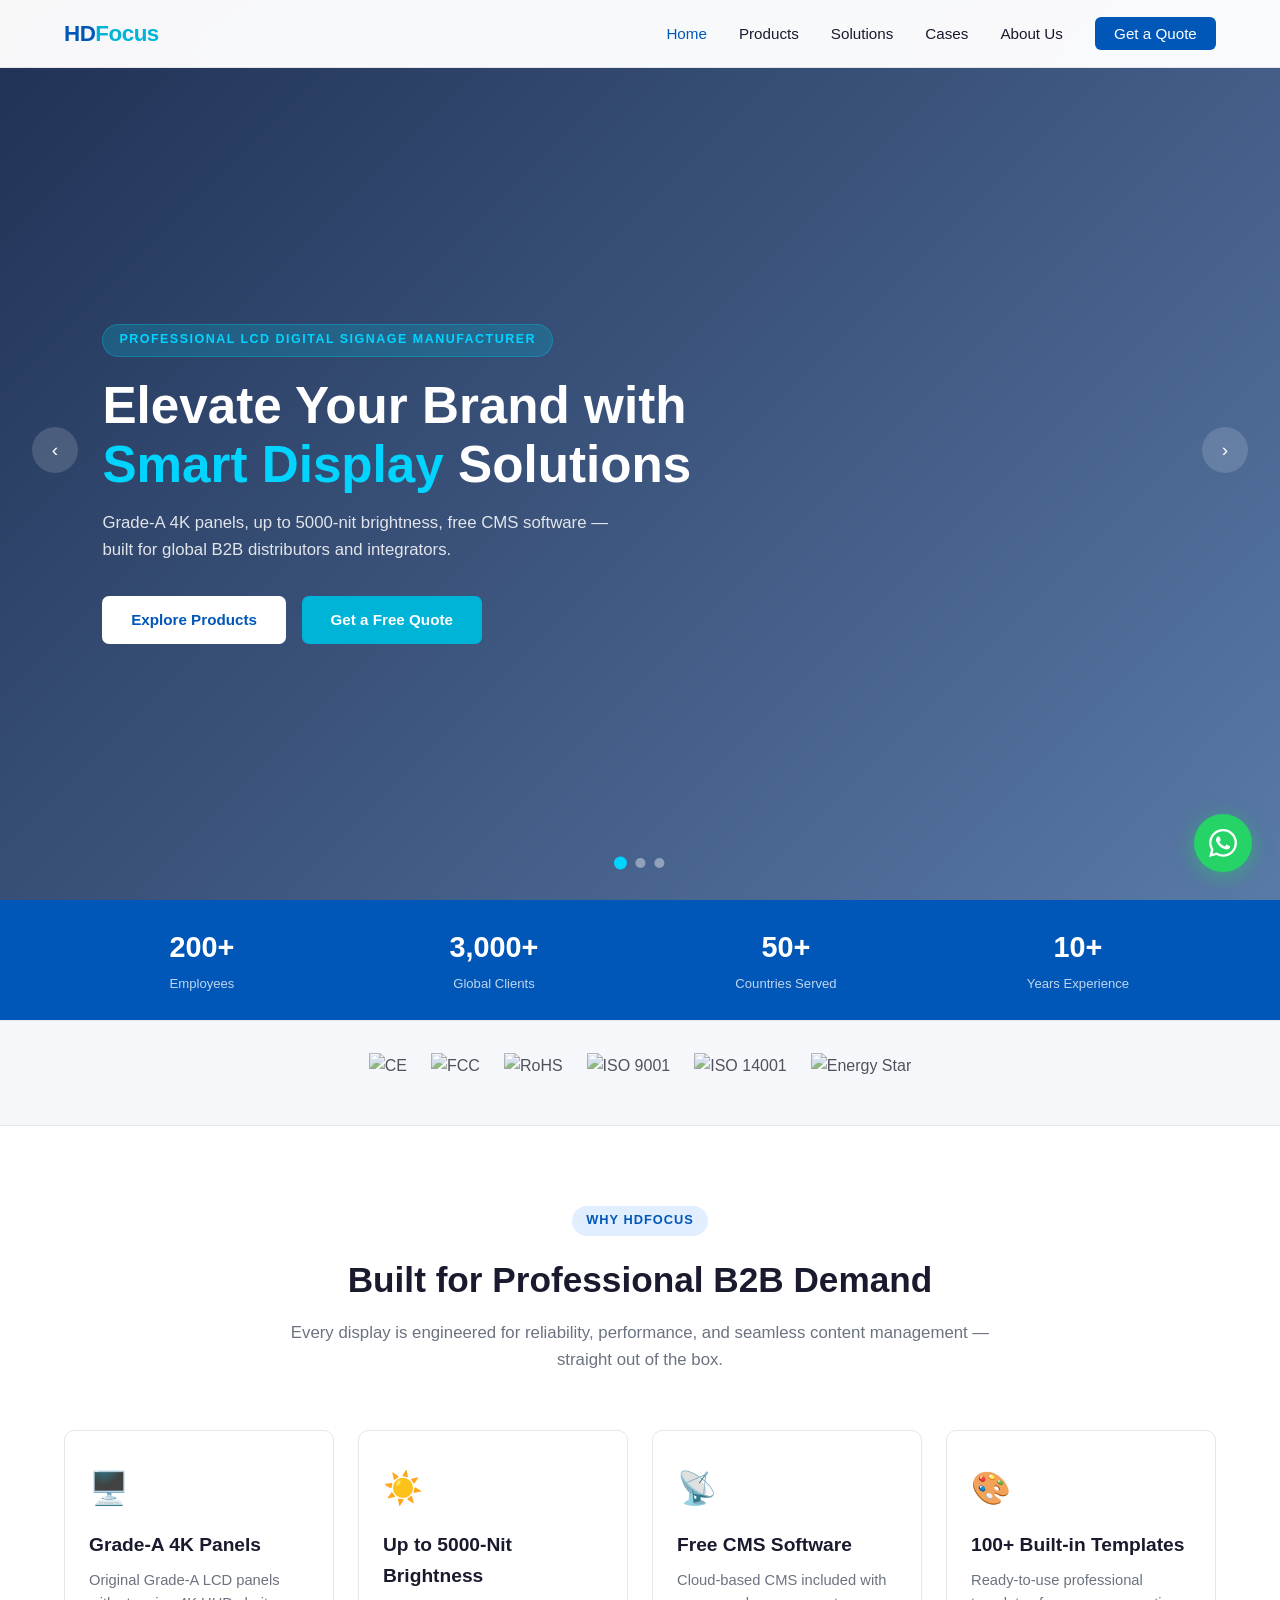
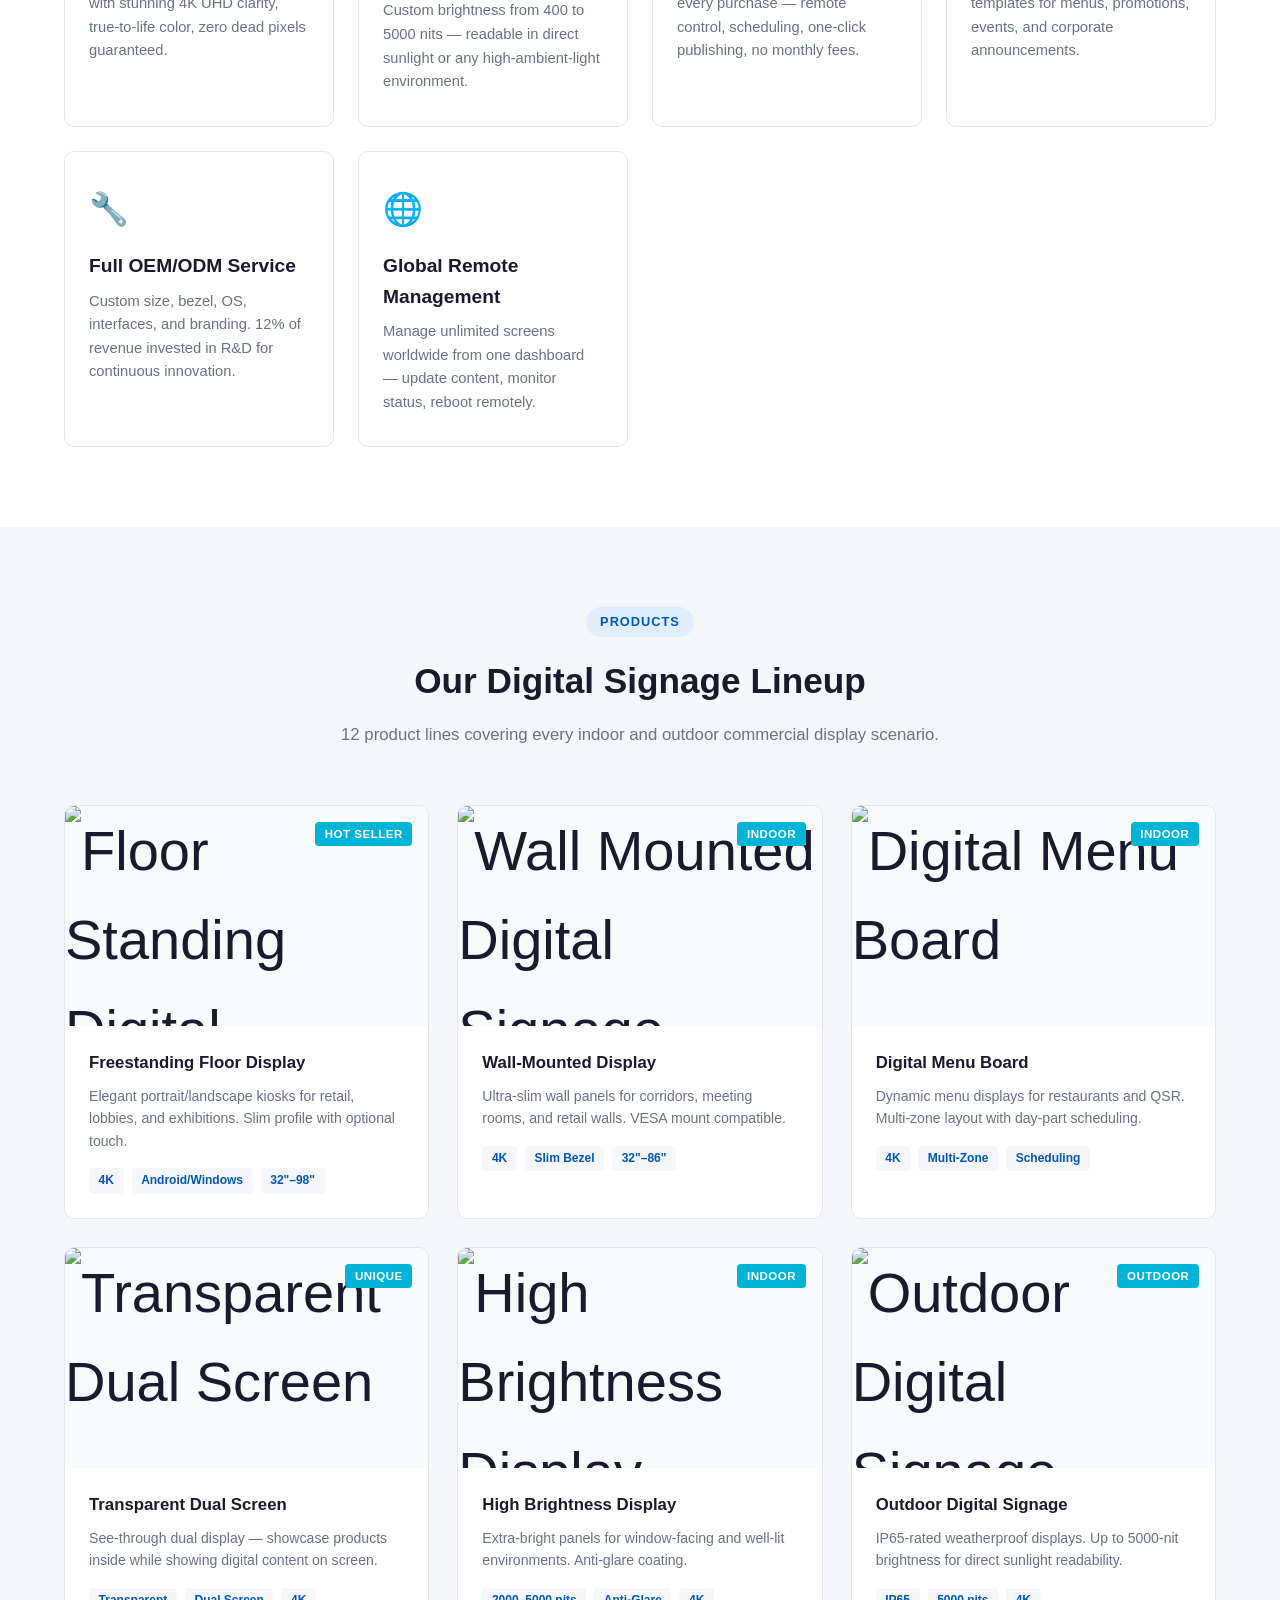
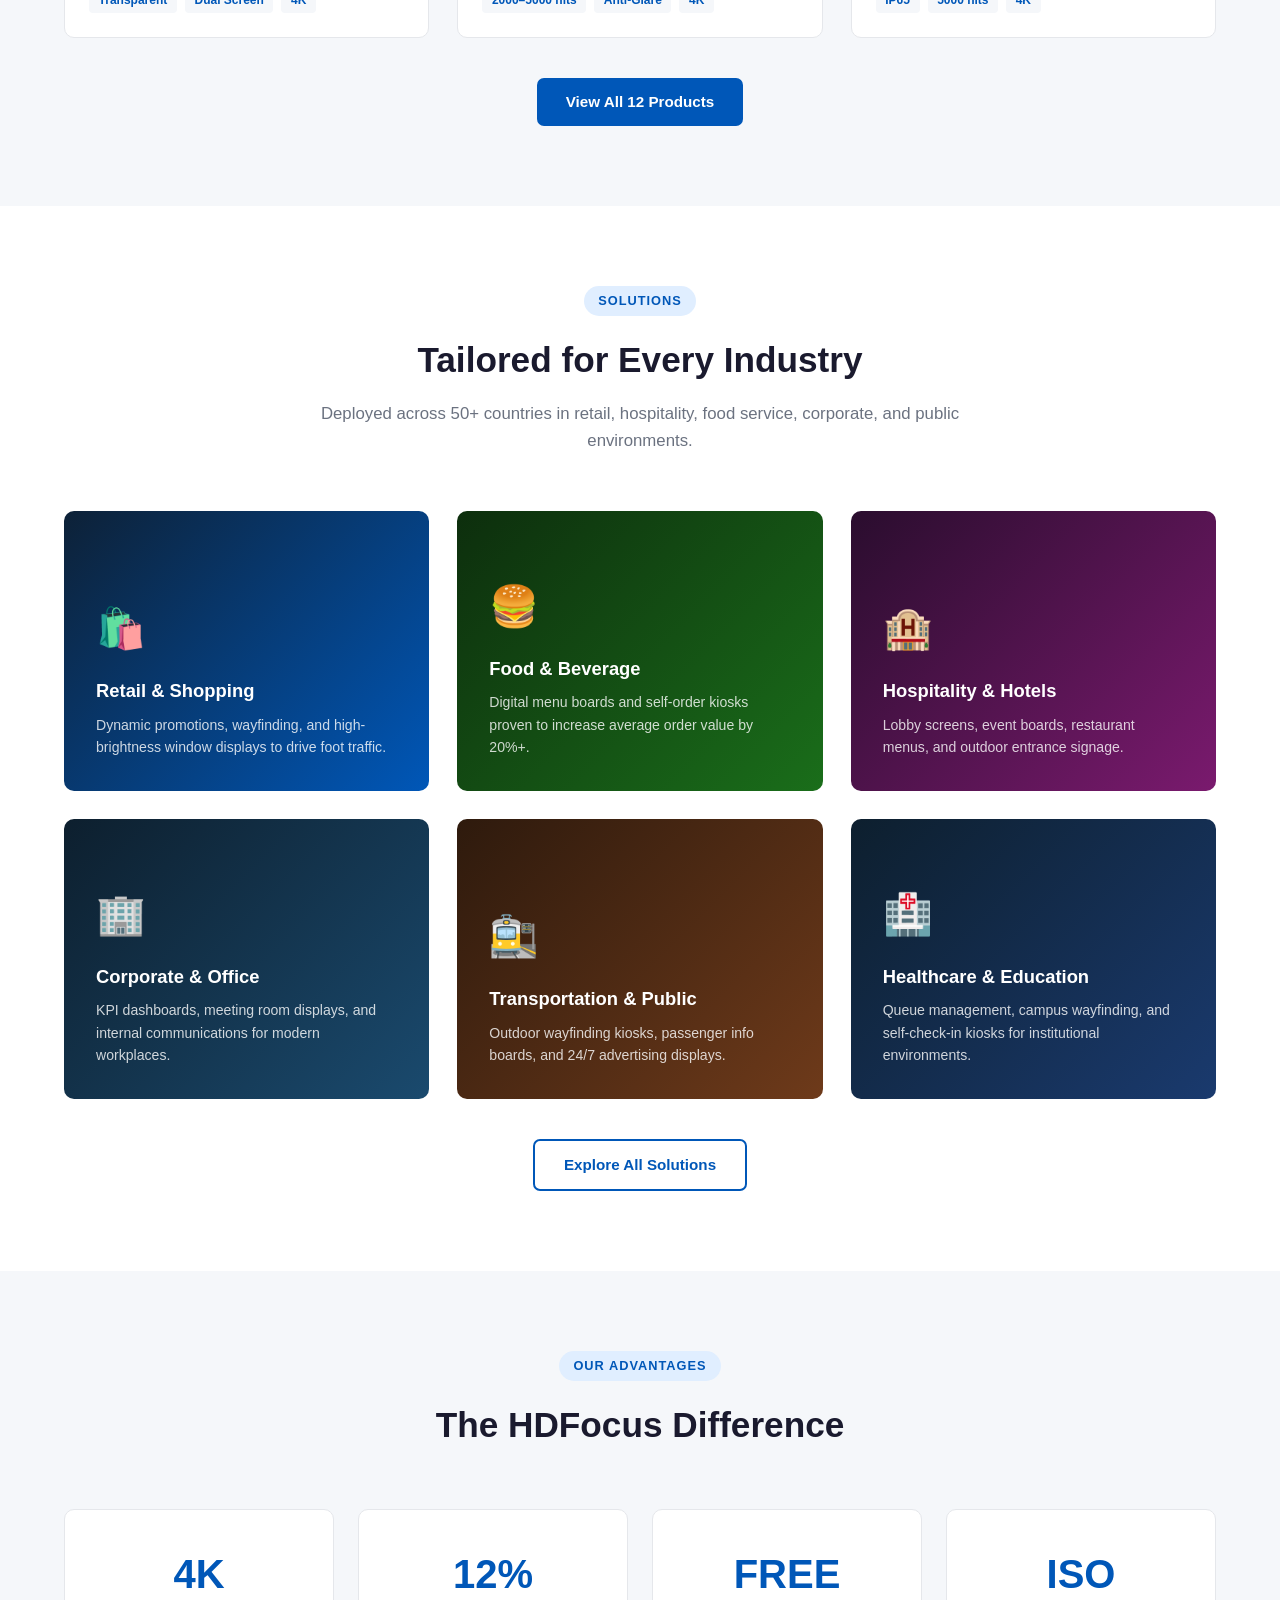
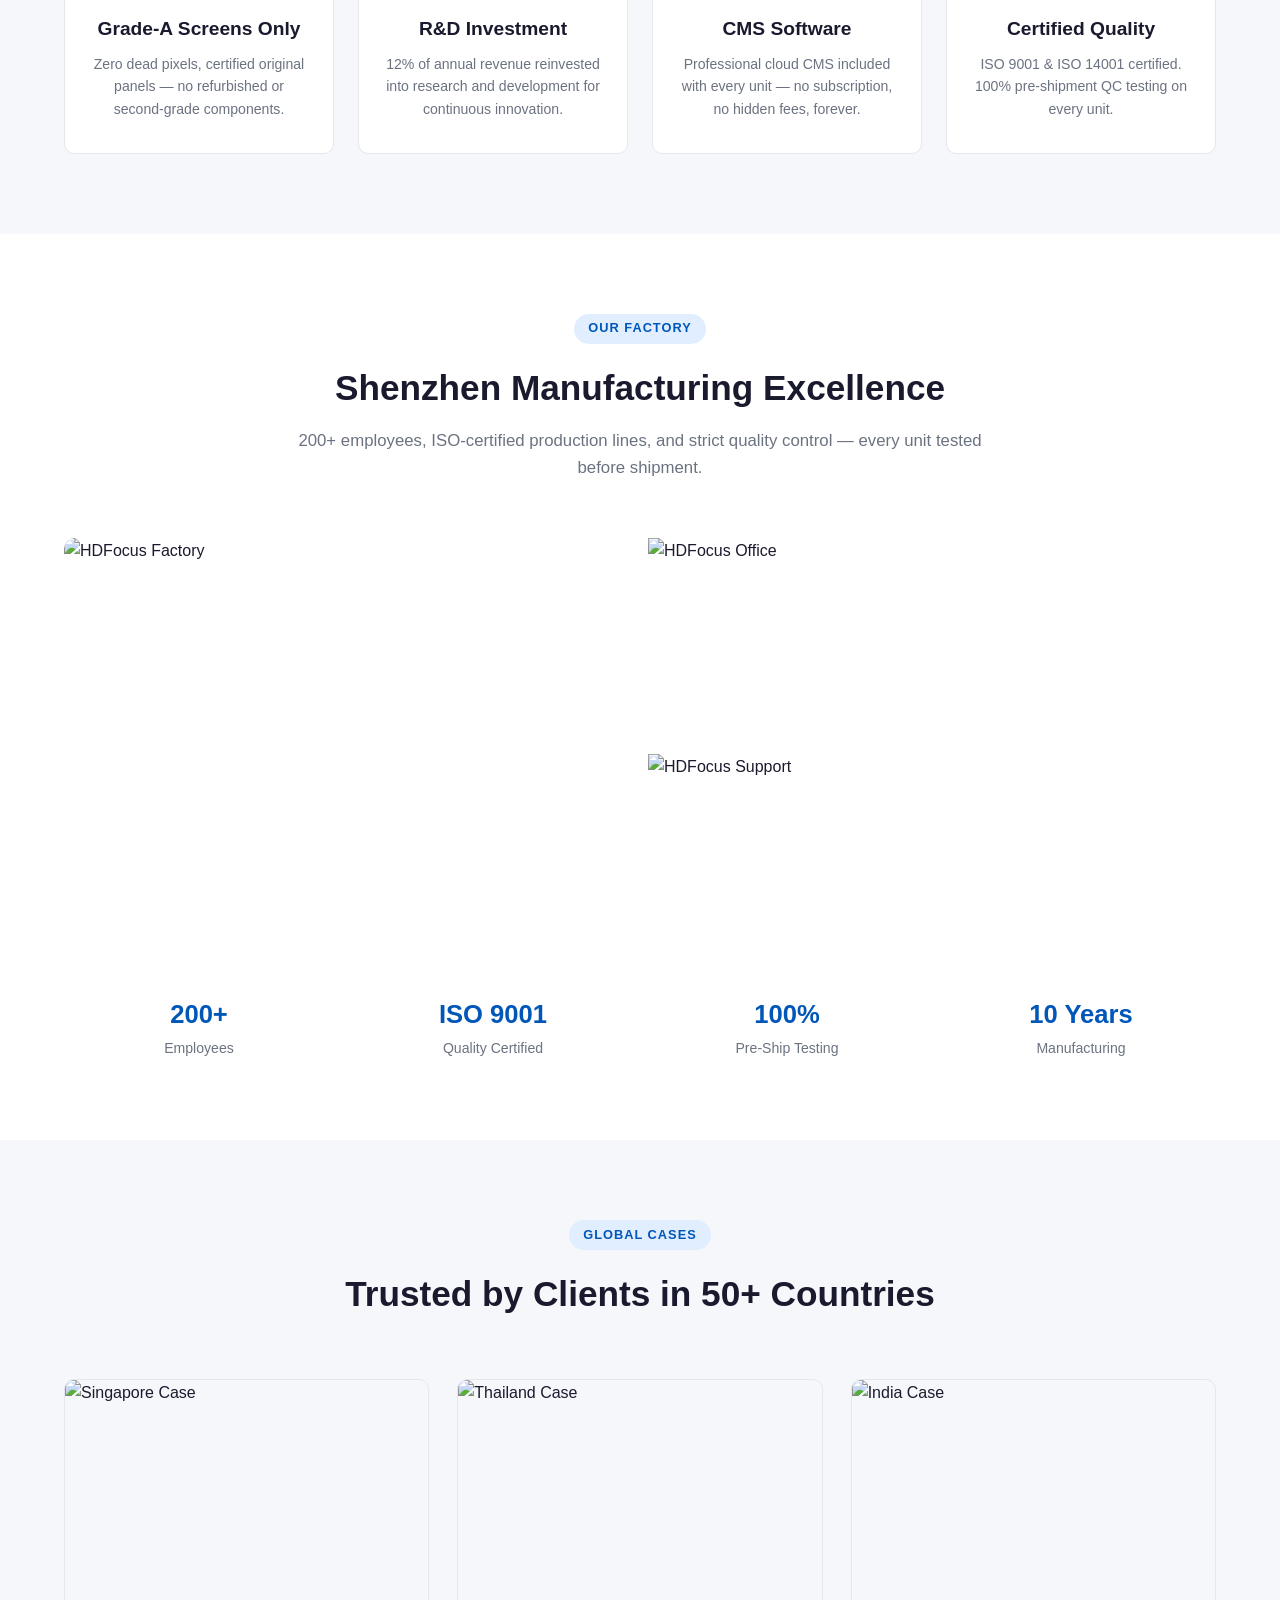
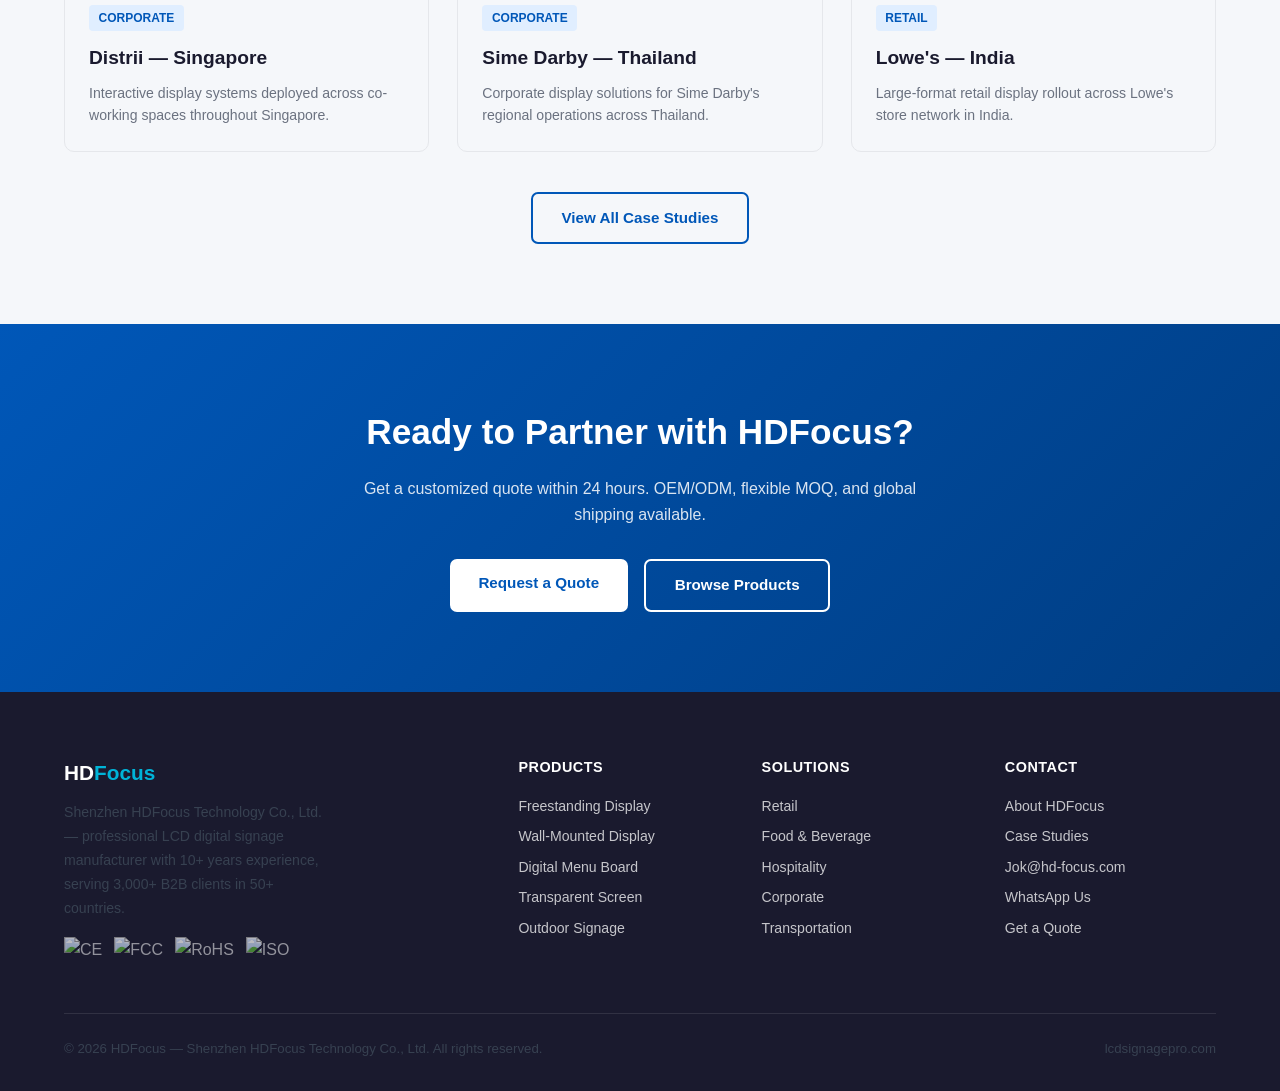
==== commit 6aec36a3: "Add files via upload" ====
--- a/index.html
+++ b/index.html
@@ -209,19 +209,19 @@
   </div>
   <div class="products-grid">
     <div class="product-card">
-      <div class="product-img" style="background:none;height:220px;overflow:hidden;position:relative;">
-        <img src="https://www.hdfocuspro.com/uploads/42215/products/p202501160916598be5d.png?size=297x0" alt="Freestanding Display">
-        <div class="product-badge">Indoor</div>
+      <div class="product-img" style="height:220px;overflow:hidden;position:relative;background:#f8fafc;">
+        <img src="https://s.alicdn.com/@sc04/kf/Hf9575047912543109550e3b3d3e35b48R.jpg" alt="Floor Standing Digital Signage" style="width:100%;height:100%;object-fit:contain;object-position:center;">
+        <div class="product-badge">Hot Seller</div>
       </div>
       <div class="product-info">
         <h3>Freestanding Floor Display</h3>
-        <p>Slim elegant kiosks for retail, lobbies, and exhibitions. Portrait/landscape with optional touch.</p>
+        <p>Elegant portrait/landscape kiosks for retail, lobbies, and exhibitions. Slim profile with optional touch.</p>
         <div class="product-specs"><span class="spec-tag">4K</span><span class="spec-tag">Android/Windows</span><span class="spec-tag">32"–98"</span></div>
       </div>
     </div>
     <div class="product-card">
-      <div class="product-img" style="background:none;height:220px;overflow:hidden;position:relative;">
-        <img src="https://www.hdfocuspro.com/uploads/42215/list/p20260318164052a1caa.jpg?size=600x0" alt="Wall Display">
+      <div class="product-img" style="height:220px;overflow:hidden;position:relative;background:#f8fafc;">
+        <img src="https://s.alicdn.com/@sc04/kf/Hf8194d5a1e43450981e7905c17e1d526B.jpg" alt="Wall Mounted Digital Signage" style="width:100%;height:100%;object-fit:contain;object-position:center;">
         <div class="product-badge">Indoor</div>
       </div>
       <div class="product-info">
@@ -231,8 +231,8 @@
       </div>
     </div>
     <div class="product-card">
-      <div class="product-img" style="background:none;height:220px;overflow:hidden;position:relative;">
-        <img src="https://www.hdfocuspro.com/uploads/42215/products/p2024052311184853bbe.jpg?size=785x0" alt="Menu Board">
+      <div class="product-img" style="height:220px;overflow:hidden;position:relative;background:#f8fafc;">
+        <img src="https://www.hdfocuspro.com/uploads/42215/products/p2024052311184853bbe.jpg?size=785x0" alt="Digital Menu Board" style="width:100%;height:100%;object-fit:contain;object-position:center;">
         <div class="product-badge">Indoor</div>
       </div>
       <div class="product-info">
@@ -242,19 +242,8 @@
       </div>
     </div>
     <div class="product-card">
-      <div class="product-img" style="background:none;height:220px;overflow:hidden;position:relative;">
-        <img src="https://www.hdfocuspro.com/uploads/42215/list/p202603181640592472d.jpg?size=600x0" alt="Touch Kiosk">
-        <div class="product-badge">Interactive</div>
-      </div>
-      <div class="product-info">
-        <h3>Self-Order Kiosk</h3>
-        <p>Self-service ordering terminals for QSR and retail. POS integration, payment-ready.</p>
-        <div class="product-specs"><span class="spec-tag">10-Point Touch</span><span class="spec-tag">POS Ready</span><span class="spec-tag">4K</span></div>
-      </div>
-    </div>
-    <div class="product-card">
-      <div class="product-img" style="background:none;height:220px;overflow:hidden;position:relative;">
-        <img src="https://www.hdfocuspro.com/uploads/42215/list/p20260318164107cbc0a.jpg?size=600x0" alt="Transparent Screen">
+      <div class="product-img" style="height:220px;overflow:hidden;position:relative;background:#f8fafc;">
+        <img src="https://sc04.alicdn.com/kf/H3a615e9df7604578b660b25df59ae9207.png" alt="Transparent Dual Screen" style="width:100%;height:100%;object-fit:contain;object-position:center;">
         <div class="product-badge">Unique</div>
       </div>
       <div class="product-info">
@@ -264,8 +253,19 @@
       </div>
     </div>
     <div class="product-card">
-      <div class="product-img" style="background:none;height:220px;overflow:hidden;position:relative;">
-        <img src="https://www.hdfocuspro.com/uploads/42215/page/p20240722171020b8a02.jpg?size=600x0" alt="Outdoor Signage">
+      <div class="product-img" style="height:220px;overflow:hidden;position:relative;background:#f8fafc;">
+        <img src="https://s.alicdn.com/@sc04/kf/Hc30840bb05e84de3ae93a36118f1f3faL.jpg" alt="High Brightness Display" style="width:100%;height:100%;object-fit:contain;object-position:center;">
+        <div class="product-badge">Indoor</div>
+      </div>
+      <div class="product-info">
+        <h3>High Brightness Display</h3>
+        <p>Extra-bright panels for window-facing and well-lit environments. Anti-glare coating.</p>
+        <div class="product-specs"><span class="spec-tag">2000–5000 nits</span><span class="spec-tag">Anti-Glare</span><span class="spec-tag">4K</span></div>
+      </div>
+    </div>
+    <div class="product-card">
+      <div class="product-img" style="height:220px;overflow:hidden;position:relative;background:#f8fafc;">
+        <img src="https://s.alicdn.com/@sc04/kf/H1e9f846636694a608323f59879051bafT.jpg" alt="Outdoor Digital Signage" style="width:100%;height:100%;object-fit:contain;object-position:center;">
         <div class="product-badge">Outdoor</div>
       </div>
       <div class="product-info">
--- a/style.css
+++ b/style.css
@@ -139,10 +139,11 @@
 }
 .product-card:hover { transform: translateY(-5px); box-shadow: var(--shadow); }
 .product-img {
-  height: 200px; background: linear-gradient(135deg, #e0eeff, #c7d9f5);
+  height: 220px; background: #f8fafc;
   display: flex; align-items: center; justify-content: center;
-  font-size: 3.5rem; position: relative;
-}
+  font-size: 3.5rem; position: relative; overflow: hidden;
+}
+.product-img img { width: 100%; height: 100%; object-fit: contain; object-position: center; }
 .product-badge {
   position: absolute; top: 1rem; right: 1rem;
   background: var(--accent); color: #fff;
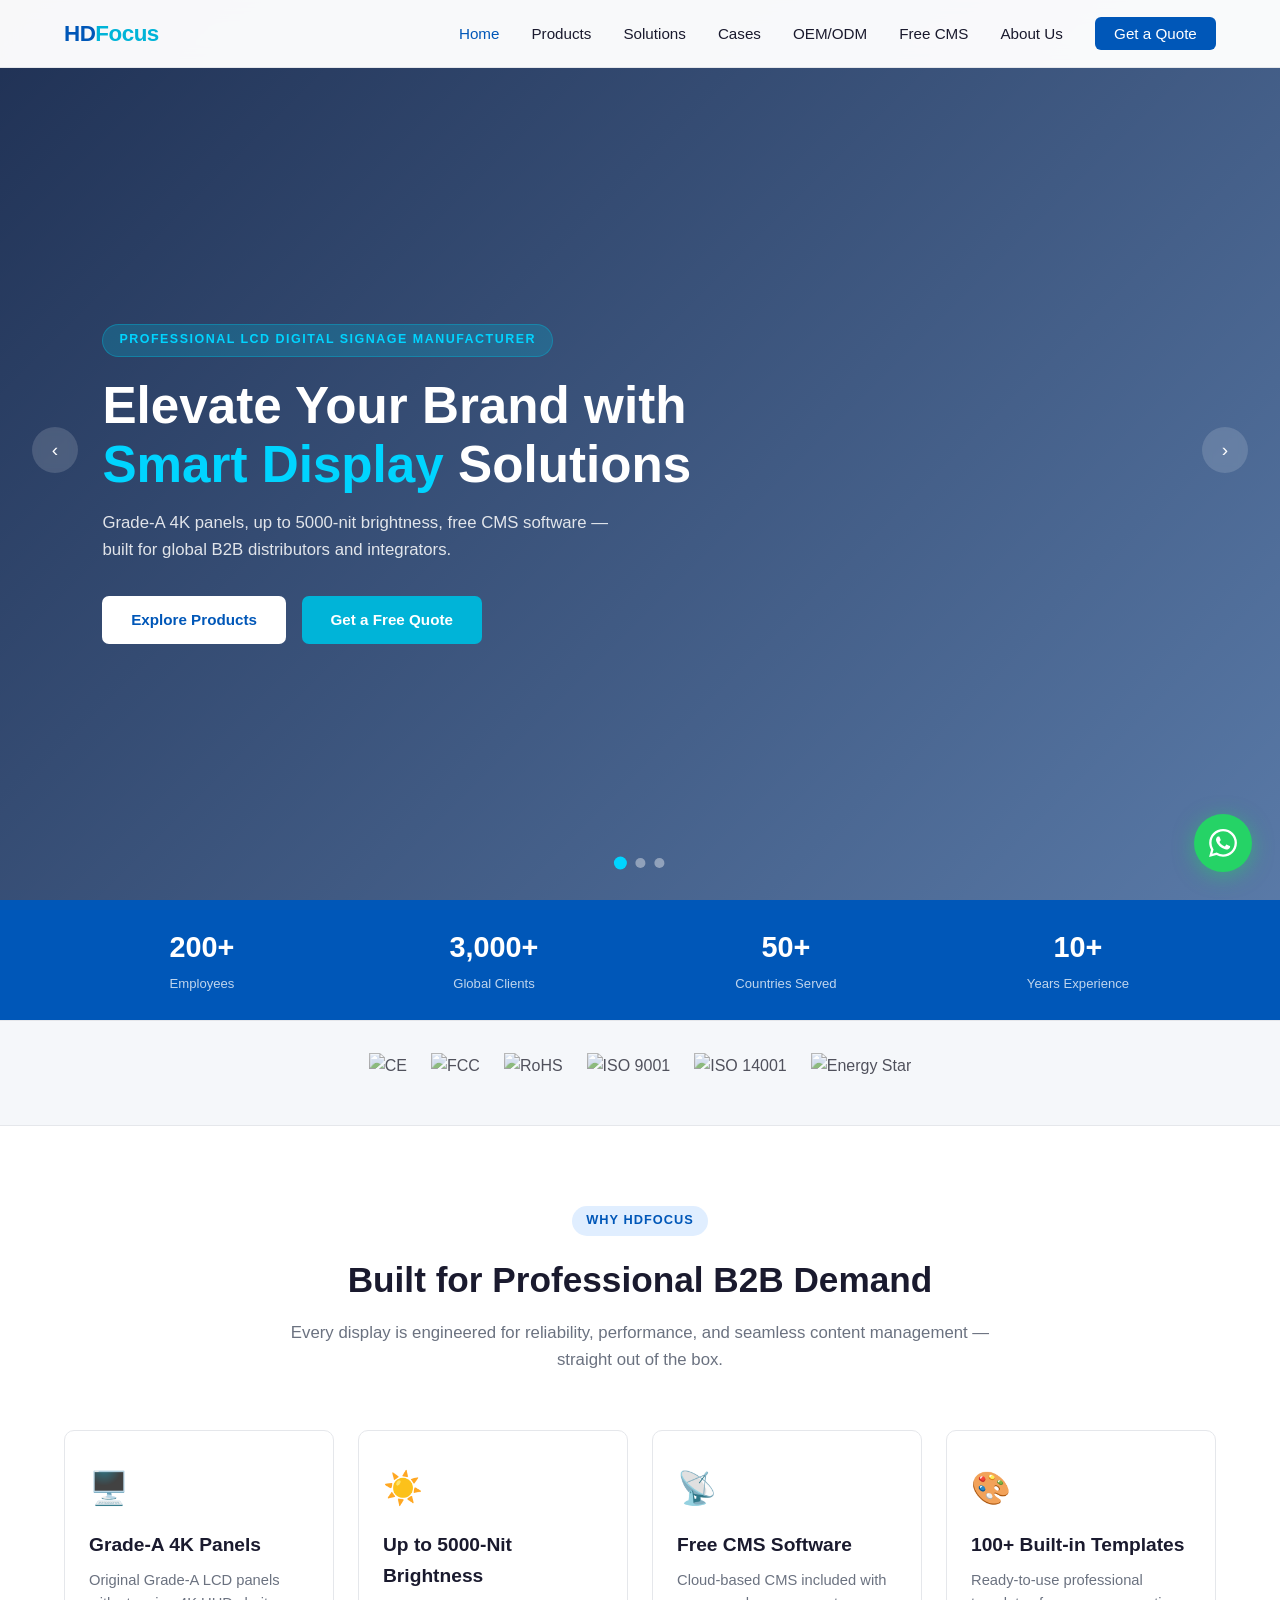
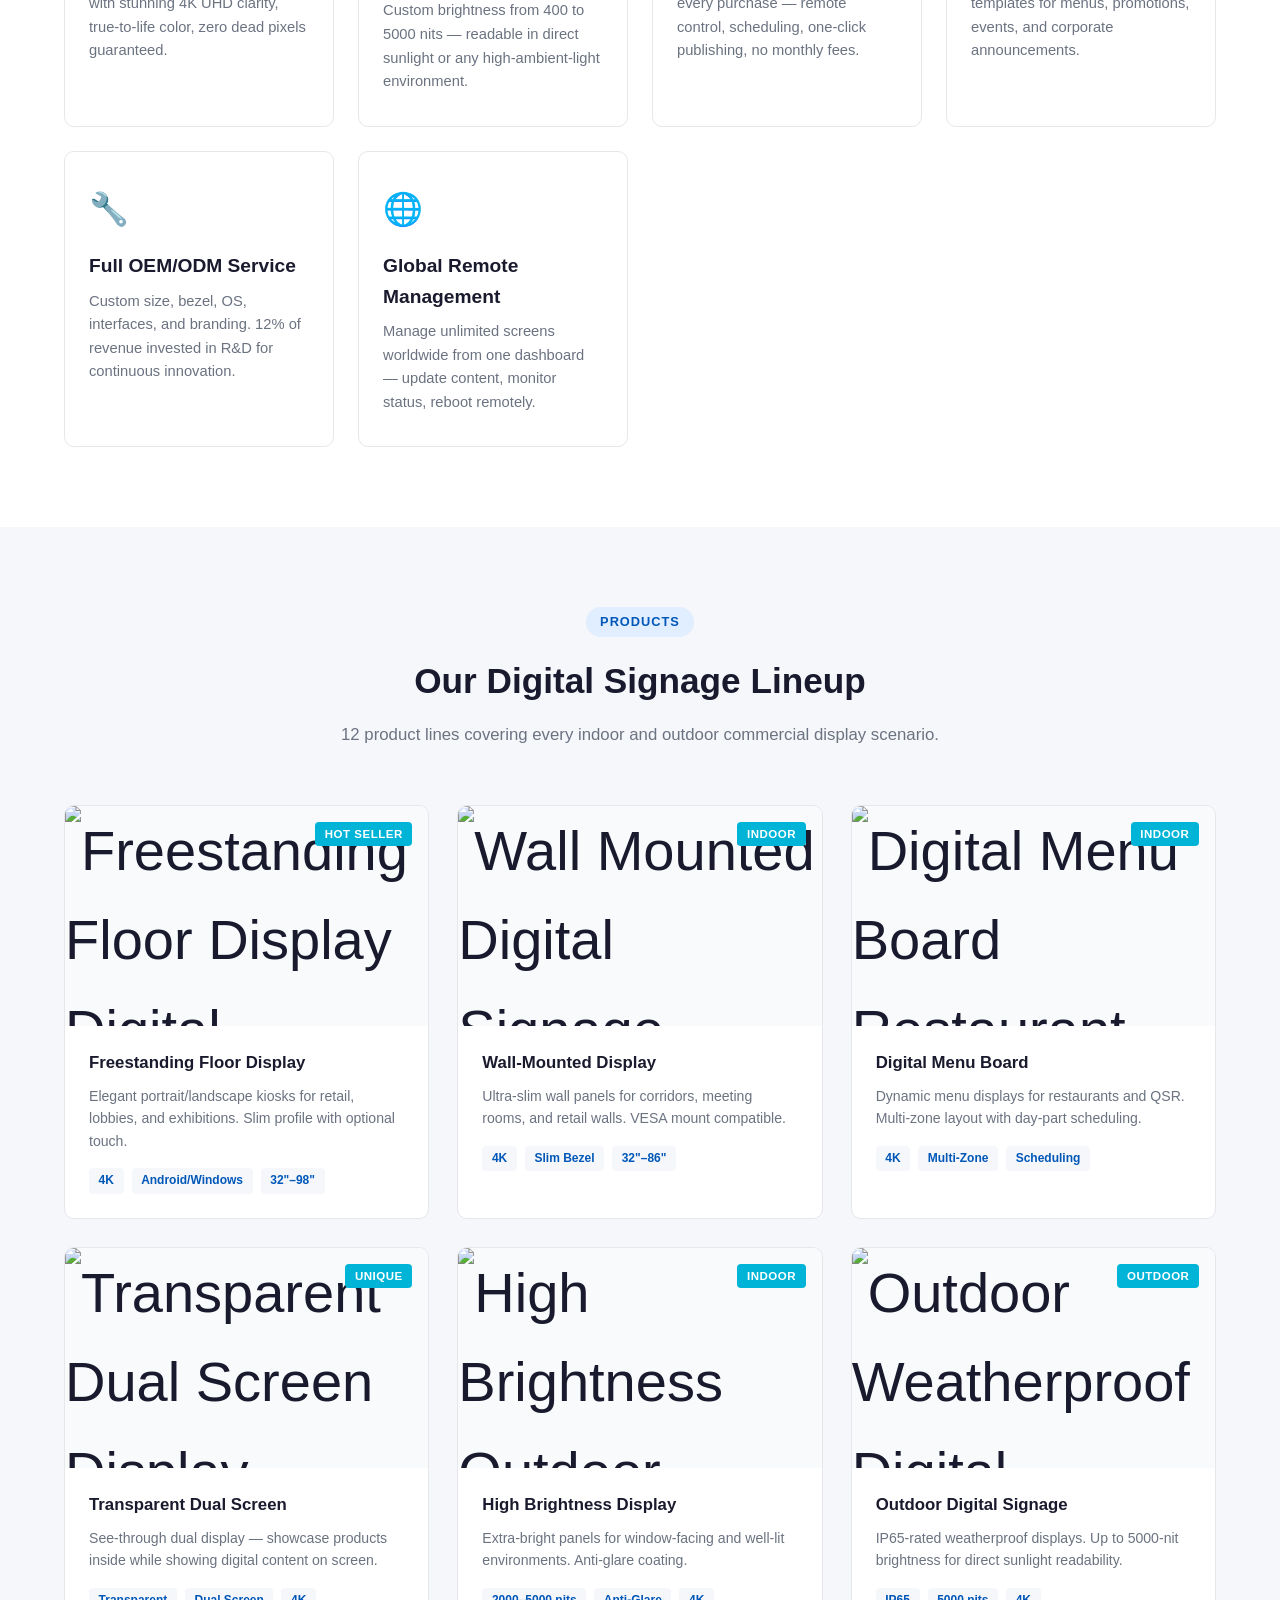
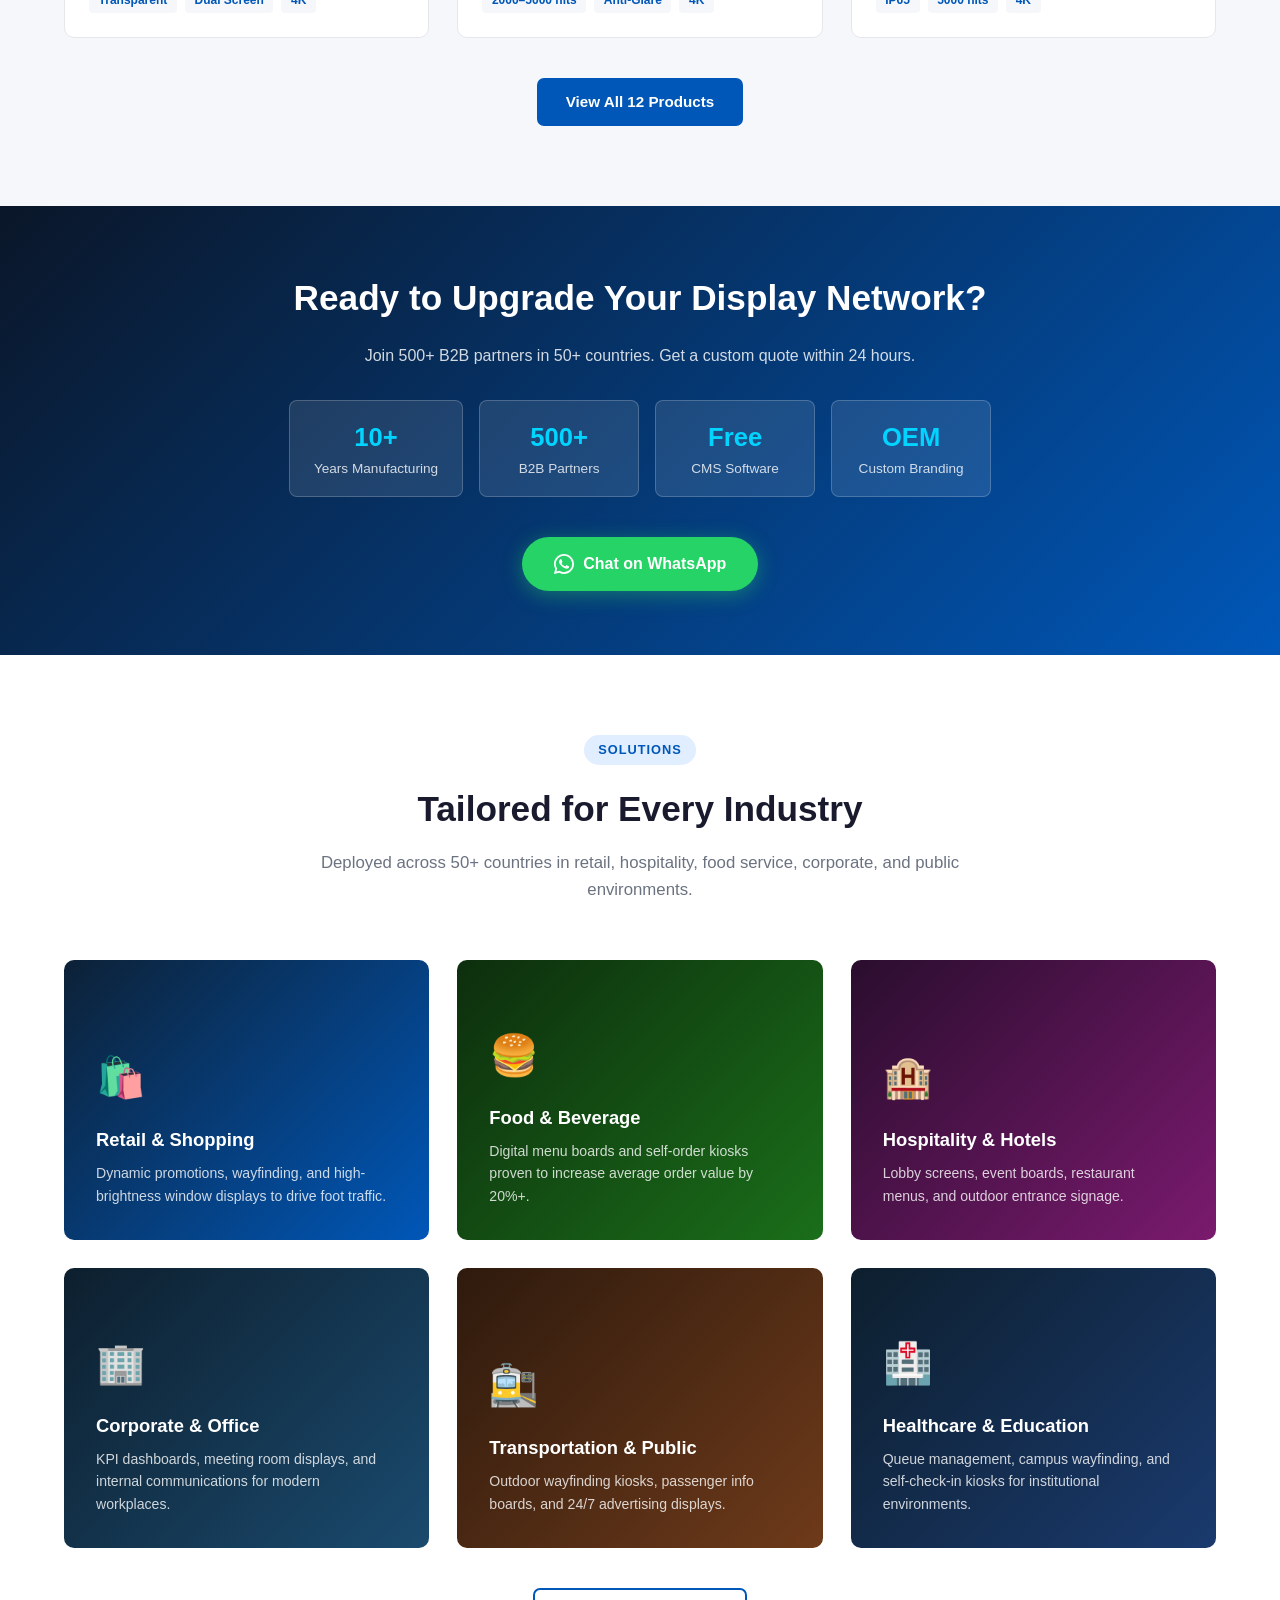
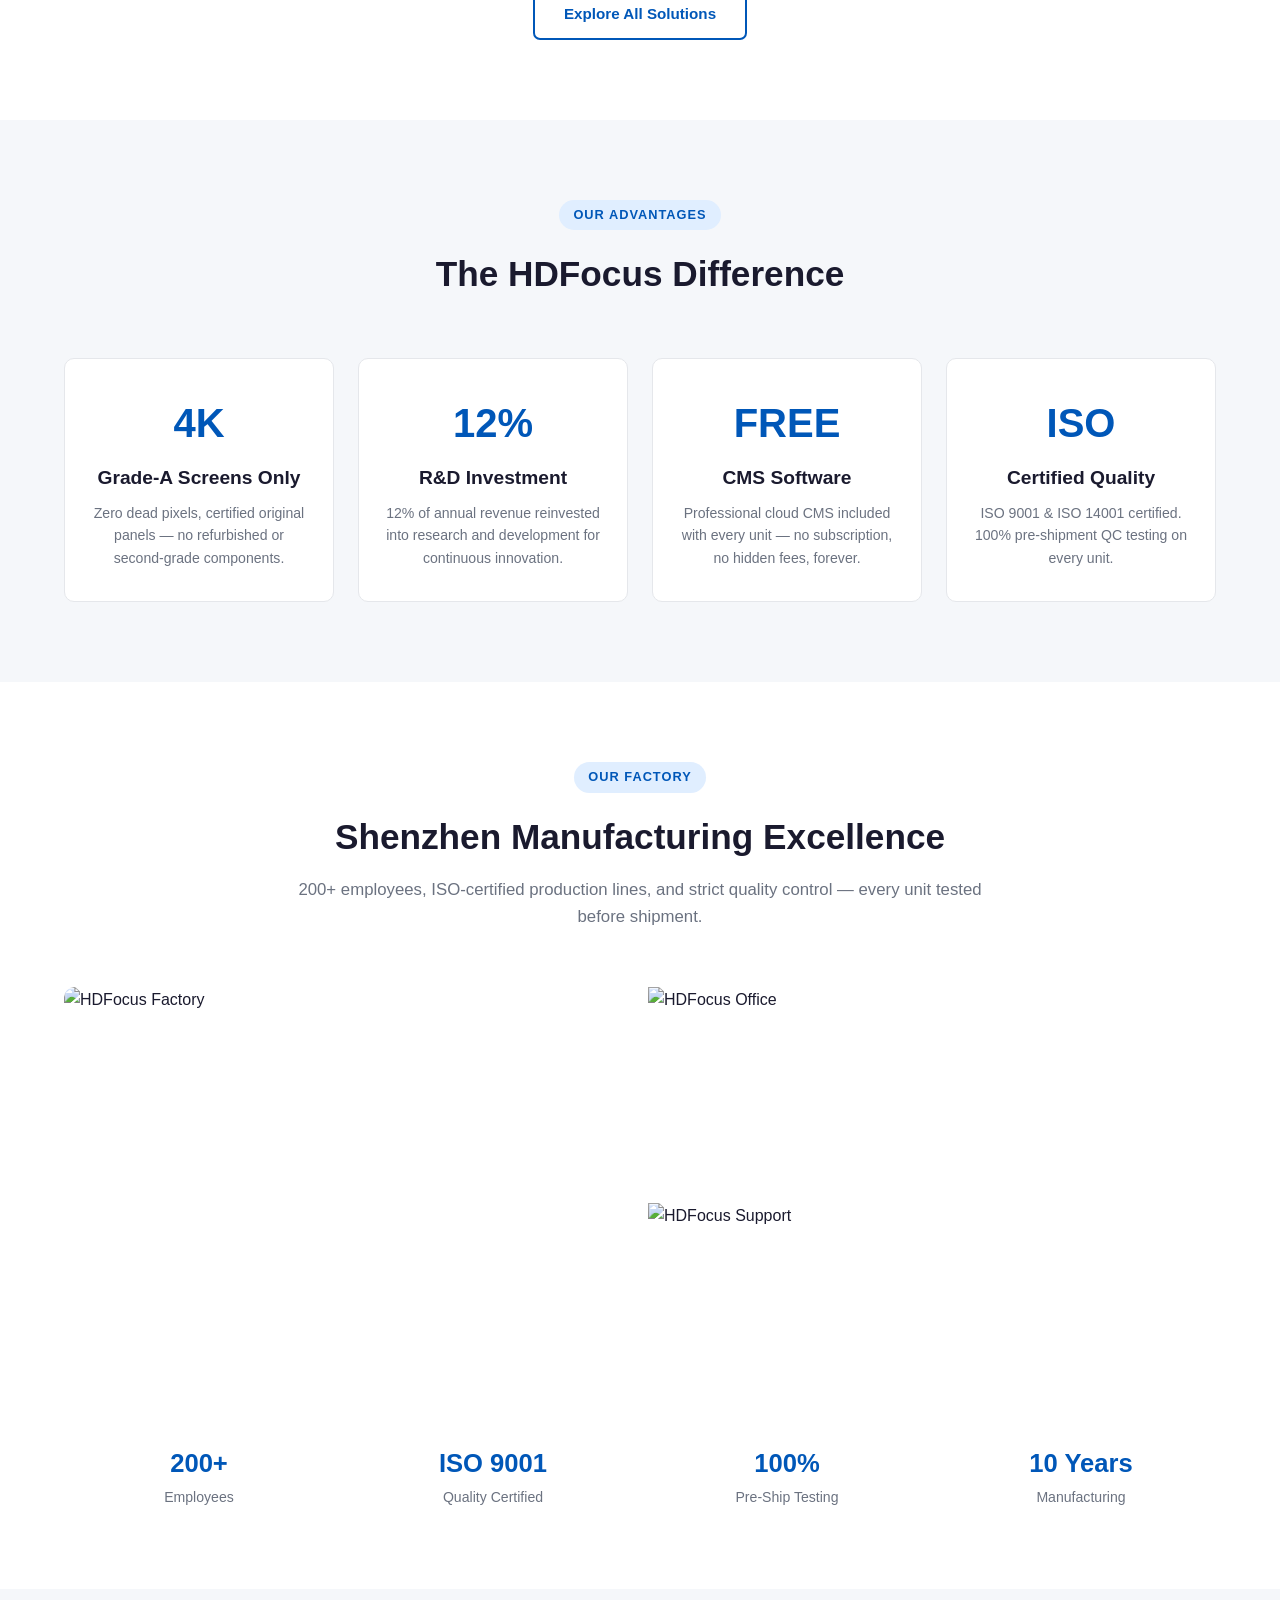
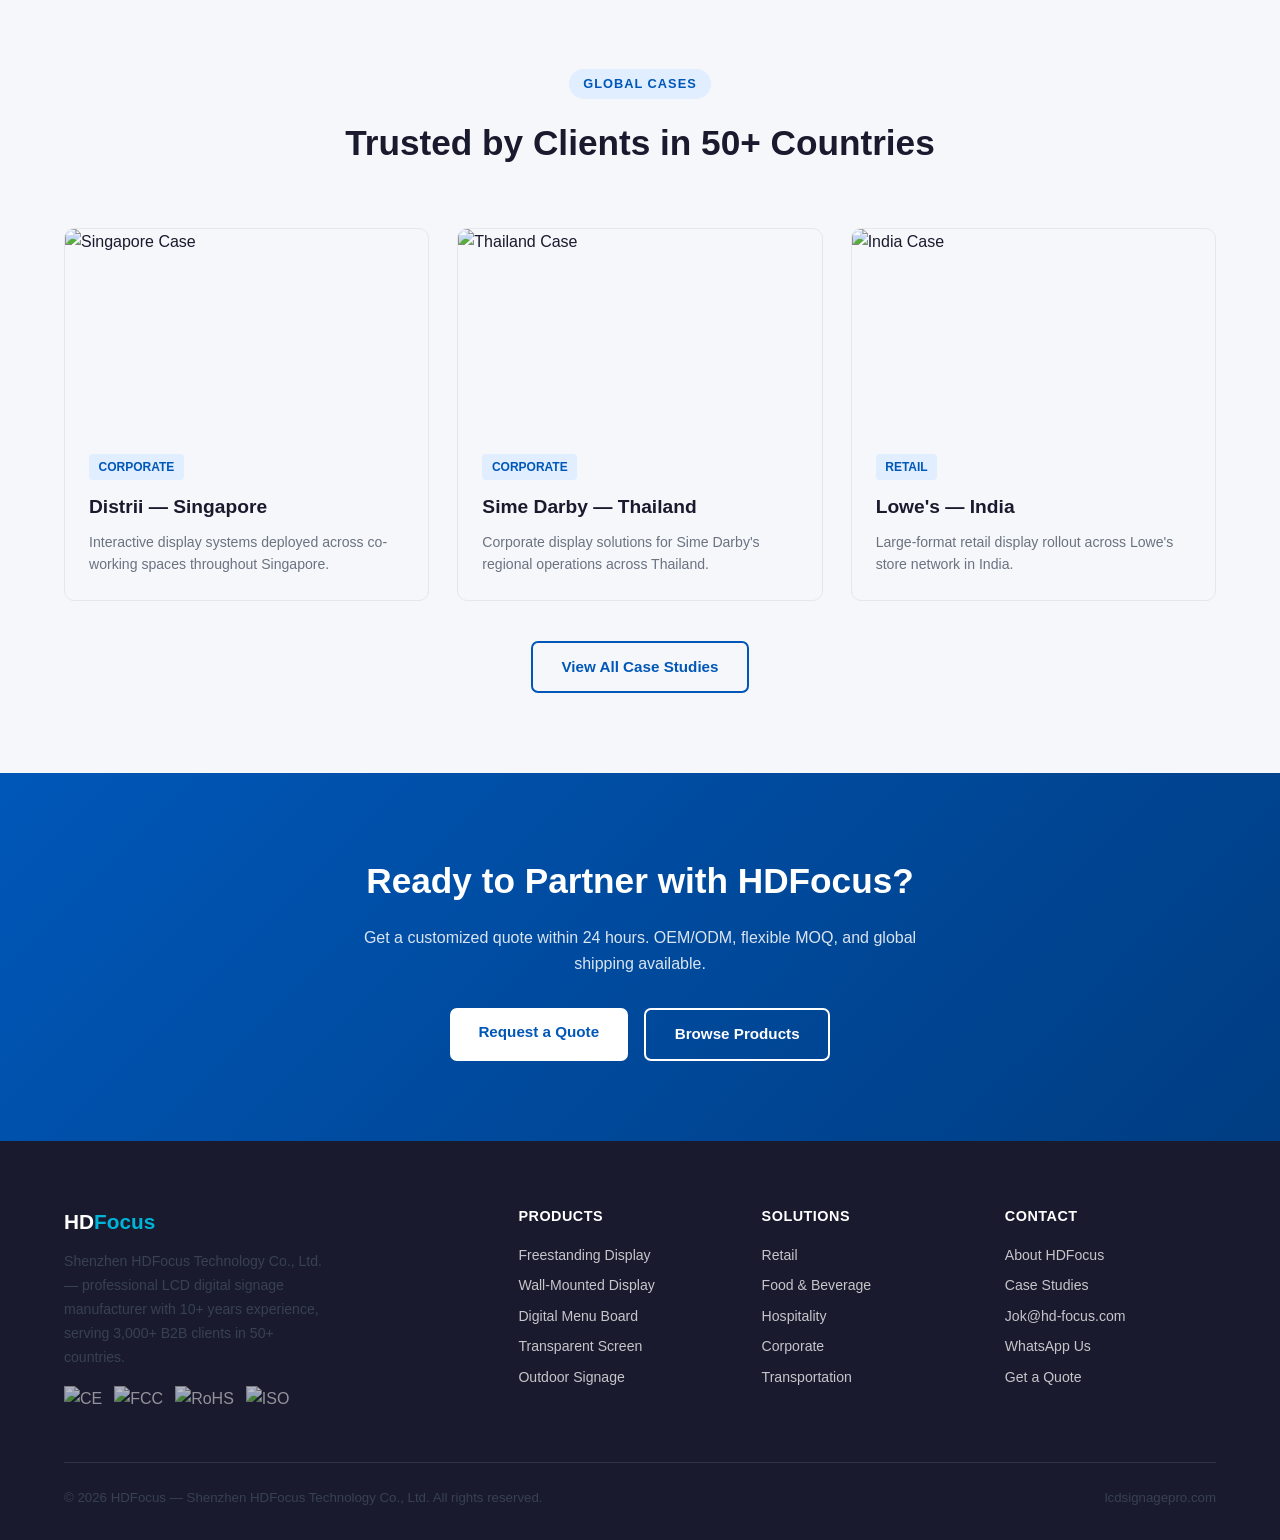
==== commit 2b47204e: "feat: full SEO optimization - fix product images, real scene photos for cases, mid-page CTA, OEM/ODM" ====
--- a/index.html
+++ b/index.html
@@ -73,6 +73,8 @@
     <li><a href="products.html">Products</a></li>
     <li><a href="solutions.html">Solutions</a></li>
     <li><a href="cases.html">Cases</a></li>
+    <li><a href="oem-odm.html">OEM/ODM</a></li>
+    <li><a href="cms-software.html">Free CMS</a></li>
     <li><a href="about.html">About Us</a></li>
     <li><a href="contact.html" class="nav-cta">Get a Quote</a></li>
   </ul>
@@ -210,7 +212,7 @@
   <div class="products-grid">
     <div class="product-card">
       <div class="product-img" style="height:220px;overflow:hidden;position:relative;background:#f8fafc;">
-        <img src="https://s.alicdn.com/@sc04/kf/Hf9575047912543109550e3b3d3e35b48R.jpg" alt="Floor Standing Digital Signage" style="width:100%;height:100%;object-fit:contain;object-position:center;">
+        <img src="https://static.bhphoto.com/images/images1000x1000/1863831.jpg" alt="Freestanding Floor Display Digital Signage" style="width:100%;height:100%;object-fit:contain;object-position:center;">
         <div class="product-badge">Hot Seller</div>
       </div>
       <div class="product-info">
@@ -221,7 +223,7 @@
     </div>
     <div class="product-card">
       <div class="product-img" style="height:220px;overflow:hidden;position:relative;background:#f8fafc;">
-        <img src="https://s.alicdn.com/@sc04/kf/Hf8194d5a1e43450981e7905c17e1d526B.jpg" alt="Wall Mounted Digital Signage" style="width:100%;height:100%;object-fit:contain;object-position:center;">
+        <img src="https://www.lg.com/us/images/business/md07500011/gallery/D-LG-OLED-Signage-Gallery-1.jpg" alt="Wall Mounted Digital Signage Display" style="width:100%;height:100%;object-fit:contain;object-position:center;">
         <div class="product-badge">Indoor</div>
       </div>
       <div class="product-info">
@@ -232,7 +234,7 @@
     </div>
     <div class="product-card">
       <div class="product-img" style="height:220px;overflow:hidden;position:relative;background:#f8fafc;">
-        <img src="https://www.hdfocuspro.com/uploads/42215/products/p2024052311184853bbe.jpg?size=785x0" alt="Digital Menu Board" style="width:100%;height:100%;object-fit:contain;object-position:center;">
+        <img src="https://static.bhphoto.com/images/images1000x1000/1648773.jpg" alt="Digital Menu Board Restaurant Display" style="width:100%;height:100%;object-fit:contain;object-position:center;">
         <div class="product-badge">Indoor</div>
       </div>
       <div class="product-info">
@@ -243,7 +245,7 @@
     </div>
     <div class="product-card">
       <div class="product-img" style="height:220px;overflow:hidden;position:relative;background:#f8fafc;">
-        <img src="https://sc04.alicdn.com/kf/H3a615e9df7604578b660b25df59ae9207.png" alt="Transparent Dual Screen" style="width:100%;height:100%;object-fit:contain;object-position:center;">
+        <img src="https://static.bhphoto.com/images/images1000x1000/1648774.jpg" alt="Transparent Dual Screen Display" style="width:100%;height:100%;object-fit:contain;object-position:center;">
         <div class="product-badge">Unique</div>
       </div>
       <div class="product-info">
@@ -254,7 +256,7 @@
     </div>
     <div class="product-card">
       <div class="product-img" style="height:220px;overflow:hidden;position:relative;background:#f8fafc;">
-        <img src="https://s.alicdn.com/@sc04/kf/Hc30840bb05e84de3ae93a36118f1f3faL.jpg" alt="High Brightness Display" style="width:100%;height:100%;object-fit:contain;object-position:center;">
+        <img src="https://static.bhphoto.com/images/images1000x1000/1648772.jpg" alt="High Brightness Outdoor-Facing Display" style="width:100%;height:100%;object-fit:contain;object-position:center;">
         <div class="product-badge">Indoor</div>
       </div>
       <div class="product-info">
@@ -265,7 +267,7 @@
     </div>
     <div class="product-card">
       <div class="product-img" style="height:220px;overflow:hidden;position:relative;background:#f8fafc;">
-        <img src="https://s.alicdn.com/@sc04/kf/H1e9f846636694a608323f59879051bafT.jpg" alt="Outdoor Digital Signage" style="width:100%;height:100%;object-fit:contain;object-position:center;">
+        <img src="https://static.bhphoto.com/images/images1000x1000/1675878.jpg" alt="Outdoor Weatherproof Digital Signage" style="width:100%;height:100%;object-fit:contain;object-position:center;">
         <div class="product-badge">Outdoor</div>
       </div>
       <div class="product-info">
@@ -278,6 +280,35 @@
   <div style="text-align:center;margin-top:2.5rem;">
     <a href="products.html" class="btn btn-primary">View All 12 Products</a>
   </div>
+</section>
+
+
+<!-- MID-PAGE CTA -->
+<section style="background:linear-gradient(135deg,#0a1628,#0057b8);padding:4rem 5%;text-align:center;">
+  <h2 style="color:#fff;font-size:clamp(1.6rem,3vw,2.2rem);margin-bottom:1rem;">Ready to Upgrade Your Display Network?</h2>
+  <p style="color:rgba(255,255,255,0.82);max-width:600px;margin:0 auto 2rem;">Join 500+ B2B partners in 50+ countries. Get a custom quote within 24 hours.</p>
+  <div style="display:flex;gap:1rem;flex-wrap:wrap;justify-content:center;margin-bottom:2.5rem;">
+    <div style="background:rgba(255,255,255,0.1);border:1px solid rgba(255,255,255,0.2);border-radius:8px;padding:1rem 1.5rem;color:#fff;min-width:160px;">
+      <div style="font-size:1.6rem;font-weight:800;color:#00d4ff;">10+</div>
+      <div style="font-size:0.85rem;opacity:0.8;">Years Manufacturing</div>
+    </div>
+    <div style="background:rgba(255,255,255,0.1);border:1px solid rgba(255,255,255,0.2);border-radius:8px;padding:1rem 1.5rem;color:#fff;min-width:160px;">
+      <div style="font-size:1.6rem;font-weight:800;color:#00d4ff;">500+</div>
+      <div style="font-size:0.85rem;opacity:0.8;">B2B Partners</div>
+    </div>
+    <div style="background:rgba(255,255,255,0.1);border:1px solid rgba(255,255,255,0.2);border-radius:8px;padding:1rem 1.5rem;color:#fff;min-width:160px;">
+      <div style="font-size:1.6rem;font-weight:800;color:#00d4ff;">Free</div>
+      <div style="font-size:0.85rem;opacity:0.8;">CMS Software</div>
+    </div>
+    <div style="background:rgba(255,255,255,0.1);border:1px solid rgba(255,255,255,0.2);border-radius:8px;padding:1rem 1.5rem;color:#fff;min-width:160px;">
+      <div style="font-size:1.6rem;font-weight:800;color:#00d4ff;">OEM</div>
+      <div style="font-size:0.85rem;opacity:0.8;">Custom Branding</div>
+    </div>
+  </div>
+  <a href="https://wa.me/8615889675475" target="_blank" rel="noopener" style="display:inline-flex;align-items:center;gap:0.6rem;background:#25D366;color:#fff;padding:0.9rem 2rem;border-radius:50px;font-weight:700;font-size:1rem;text-decoration:none;box-shadow:0 4px 20px rgba(37,211,102,0.4);">
+    <svg width="20" height="20" viewBox="0 0 24 24" fill="currentColor"><path d="M17.472 14.382c-.297-.149-1.758-.867-2.03-.967-.273-.099-.471-.148-.67.15-.197.297-.767.966-.94 1.164-.173.199-.347.223-.644.075-.297-.15-1.255-.463-2.39-1.475-.883-.788-1.48-1.761-1.653-2.059-.173-.297-.018-.458.13-.606.134-.133.298-.347.446-.52.149-.174.198-.298.298-.497.099-.198.05-.371-.025-.52-.075-.149-.669-1.612-.916-2.207-.242-.579-.487-.5-.669-.51-.173-.008-.371-.01-.57-.01-.198 0-.52.074-.792.372-.272.297-1.04 1.016-1.04 2.479 0 1.462 1.065 2.875 1.213 3.074.149.198 2.096 3.2 5.077 4.487.709.306 1.262.489 1.694.625.712.227 1.36.195 1.871.118.571-.085 1.758-.719 2.006-1.413.248-.694.248-1.289.173-1.413-.074-.124-.272-.198-.57-.347z"/><path d="M12 0C5.373 0 0 5.373 0 12c0 2.12.554 4.112 1.522 5.84L0 24l6.335-1.481A11.944 11.944 0 0012 24c6.627 0 12-5.373 12-12S18.627 0 12 0zm0 21.818a9.818 9.818 0 01-5.032-1.383l-.36-.214-3.757.879.894-3.658-.234-.376A9.818 9.818 0 1112 21.818z"/></svg>
+    Chat on WhatsApp
+  </a>
 </section>
 
 <!-- SOLUTIONS -->
